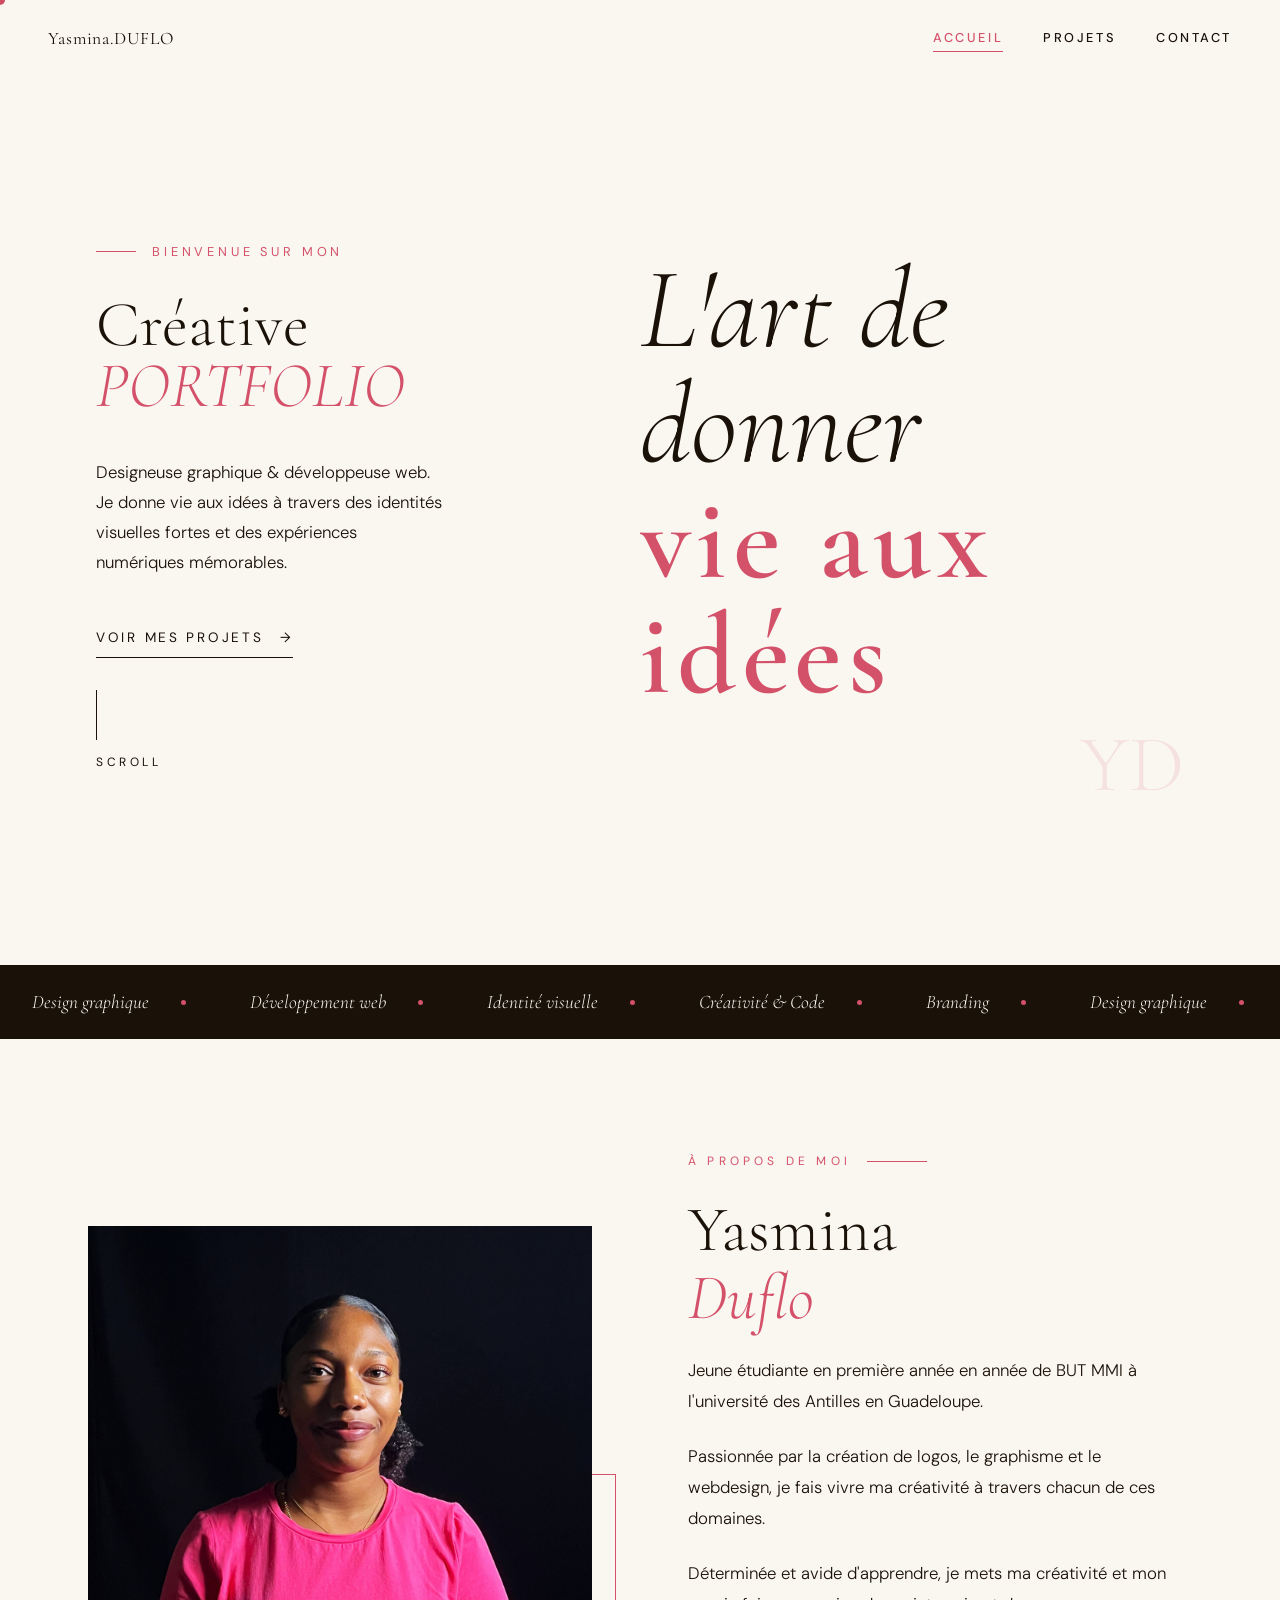
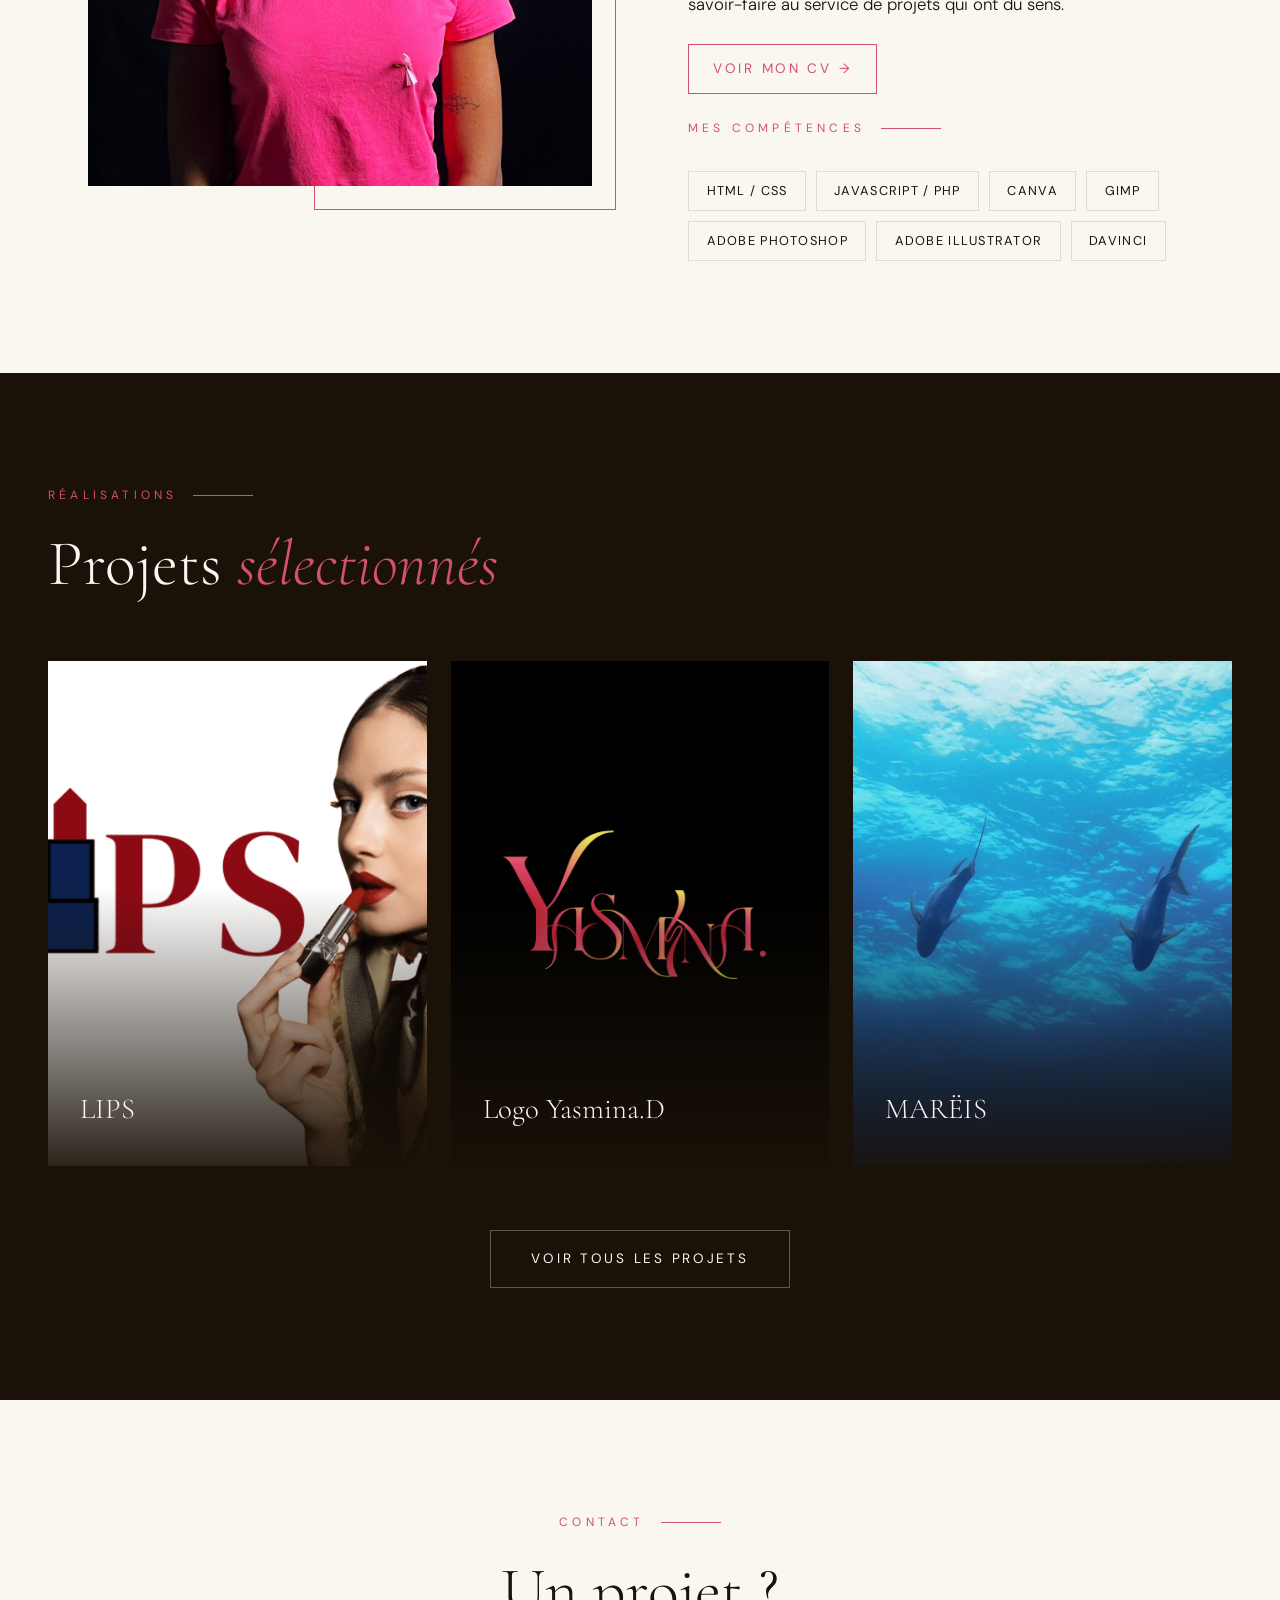
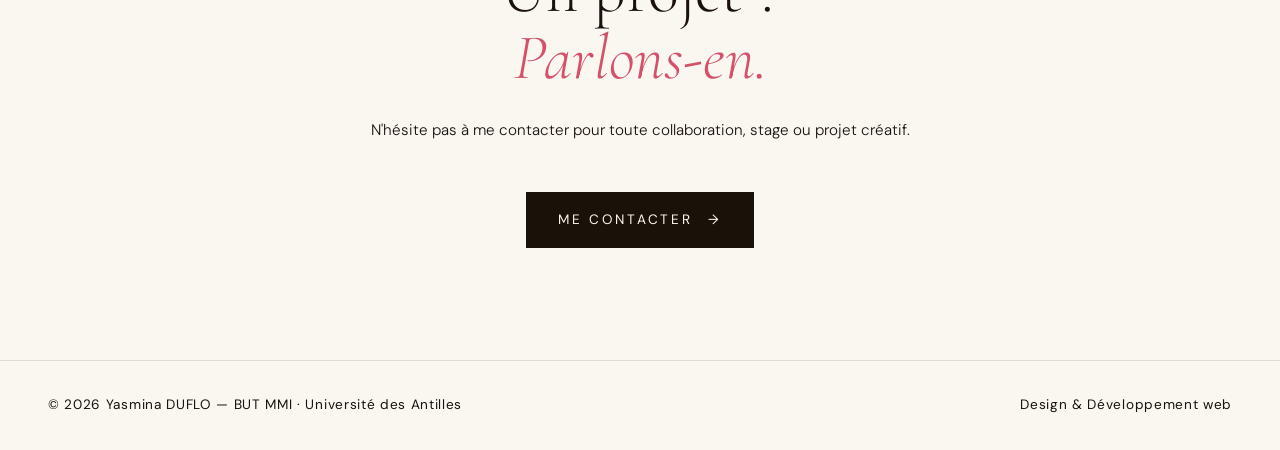
==== index.html @ 181658cc "Update index.html" ====
<!doctype html>
<html lang="fr">
<head>
  <meta charset="utf-8" />
  <meta name="viewport" content="width=device-width, initial-scale=1" />
  <meta name="description" content="Portfolio de Yasmina DUFLO — Designer graphique & Développeuse web, étudiante BUT MMI à l'Université des Antilles en Guadeloupe.">
  <title>Yasmina DUFLO — Portfolio</title>
  <link rel="preconnect" href="https://fonts.googleapis.com">
  <link rel="preconnect" href="https://fonts.gstatic.com" crossorigin>
  <link href="https://fonts.googleapis.com/css2?family=Cormorant+Garamond:ital,wght@0,300;0,400;0,600;1,300;1,400&family=DM+Sans:wght@300;400;500&display=swap" rel="stylesheet">
  <link rel="stylesheet" href="style.css">
</head>
<body>

  <div id="cursor" aria-hidden="true"></div>

  <header>
    <a href="index.html" class="logo" aria-label="Yasmina DUFLO — Accueil">Yasmina.DUFLO</a>
    <button class="btn-burger" id="burger" aria-expanded="false" aria-controls="main-nav" aria-label="Ouvrir le menu">☰</button>
    <nav id="main-nav" aria-label="Navigation principale">
      <button class="btn-fermer-menu" id="fermer-menu" aria-label="Fermer le menu">✕</button>
      <a href="index.html" class="actif" aria-current="page">Accueil</a>
      <a href="projet.html">Projets</a>
      <a href="contact.html">Contact</a>
    </nav>
    <div class="menu-overlay" id="menu-overlay"></div>
  </header>

  <main id="contenu">

    <!-- HERO -->
    <section id="hero" aria-labelledby="titre-hero">
      <div class="hero-left">
        <p class="hero-eyebrow" aria-hidden="true">Bienvenue sur mon </p>
        <h1 id="titre-hero" class="hero-name">
        Créative<br><em>PORTFOLIO</em>
        </h1>
        <p class="hero-desc">Designeuse graphique & développeuse web. Je donne vie aux idées à travers des identités visuelles fortes et des expériences numériques mémorables.</p>
        <a href="projet.html" class="hero-cta">Voir mes projets</a>
        <div class="scroll-indicator" aria-hidden="true">
          <div class="scroll-line"></div>
          <span>Scroll</span>
        </div>
      </div>
     <div class="hero-right" aria-hidden="true">
  <div class="hero-typo">
    <span class="hero-typo-creative">L'art de donner</span>
    <span class="hero-typo-portfolio">vie aux idées</span>
  </div>
  <div class="hero-number">YD</div>
</div>
    </section>

    <!-- MARQUEE -->
    <div class="marquee-wrap" aria-hidden="true">
      <div class="marquee-track">
        <div class="marquee-item"><span>Design graphique</span><div class="marquee-dot"></div></div>
        <div class="marquee-item"><span>Développement web</span><div class="marquee-dot"></div></div>
        <div class="marquee-item"><span>Identité visuelle</span><div class="marquee-dot"></div></div>
        <div class="marquee-item"><span>Créativité & Code</span><div class="marquee-dot"></div></div>
        <div class="marquee-item"><span>Branding</span><div class="marquee-dot"></div></div>
        <div class="marquee-item"><span>Design graphique</span><div class="marquee-dot"></div></div>
        <div class="marquee-item"><span>Développement web</span><div class="marquee-dot"></div></div>
        <div class="marquee-item"><span>Identité visuelle</span><div class="marquee-dot"></div></div>
        <div class="marquee-item"><span>Créativité & Code</span><div class="marquee-dot"></div></div>
        <div class="marquee-item"><span>Branding</span><div class="marquee-dot"></div></div>
      </div>
    </div>

    <!-- À PROPOS -->
    <section id="apropos" aria-labelledby="titre-apropos">
      <div class="apropos-img-wrap reveal">
        <img src="Images/Ya 2.jpeg" alt="Portrait de Yasmina DUFLO">
      </div>
      <div class="apropos-text reveal reveal-d1">
        <div class="section-label" aria-hidden="true">À propos de moi</div>
        <h2 id="titre-apropos" class="section-title">Yasmina<br><em>Duflo</em></h2>
        <p>Jeune étudiante en première année en année de BUT MMI à l'université des Antilles en Guadeloupe.</p>
        <p>Passionnée par la création de logos, le graphisme  et le webdesign, je fais vivre ma créativité à travers chacun de ces domaines.</p>
        <p>Déterminée et avide d'apprendre, je mets ma créativité et mon savoir-faire au service de projets qui ont du sens. </p>
       
      
        <a href="CV_Yasmina_DUFLO.pdf" target="_blank" rel="noopener" class="btn-cv" aria-label="Télécharger mon CV (PDF)">
  Voir mon CV →
</a>
<p></p>
        <div class="section-label" aria-hidden="true">Mes compétences</div>

        <div class="competences-list" role="list" aria-label="Compétences">
          <span class="comp-pill" role="listitem">HTML / CSS</span>
          <span class="comp-pill" role="listitem">JavaScript / PHP</span>
          <span class="comp-pill" role="listitem">Canva</span>
          <span class="comp-pill" role="listitem">GIMP</span>
          <span class="comp-pill" role="listitem">Adobe Photoshop</span>
          <span class="comp-pill" role="listitem">Adobe Illustrator</span>
          <span class="comp-pill" role="listitem">DaVinci</span>
          

        </div>
      </div>
    </section>

    <!-- PROJETS SÉLECTIONNÉS -->
    <section class="section-projets" aria-labelledby="titre-projets-home">
      <div style="max-width:1200px; margin:0 auto;">
        <div class="section-label" aria-hidden="true">Réalisations</div>
        <h2 id="titre-projets-home" class="section-title">Projets <em>sélectionnés</em></h2>
      </div>
      <div class="projets-grid">
        <article class="projet-card reveal" role="button" tabindex="0"
          aria-label="Voir la Charte Graphique"
          onclick="ouvrirModalDirect({titre:'LIPS',img:'Images/Charte graphique  page 1.png',categorie:'Design · Canva',desc:'Création d\'une identité visuelle complète pour une startup fictive — typographie, palette de couleurs, logo et ses déclinaisons.',lien:null,download:'https://drive.google.com/file/d/1xMpSnZLUf0g6MUJd02kAfNarXr-osQH9/view?usp=drive_link'})">
          <img src="Images/Charte graphique  page 1.png" alt="">
          <div class="projet-overlay" aria-hidden="true">
            <h3 class="projet-title">LIPS</h3>
          </div>
        </article>
        <article class="projet-card reveal reveal-d1" role="button" tabindex="0"
    aria-label="Voir Logo Yasmina.D"
    onclick="ouvrirModalDirect({
        titre:'Yasmina.D — Logo',
        img:'Images/logo_moi.png',
        categorie:'Design · Personal branding',
        desc:'Création de mon logo personnel. Logotype typographique avec lettres entrelacées en dégradé rose-doré sur fond noir — esthétique éditoriale et luxueuse.',
        lien:null,
        download:null
    })">
    <img src="Images/logo_moi.png" alt="Logo personnel Yasmina.D — typographie entrelacée">
    <div class="projet-overlay" aria-hidden="true">
       <h3 class="projet-title">Logo Yasmina.D</h3>
    </div>
</article>
        <article class="projet-card reveal reveal-d2" role="button" tabindex="0"
          aria-label="Voir MARËIS"
          onclick="ouvrirModalDirect({titre:'MARËIS',img:'Images/Mareis.jpeg',categorie:'Web · HTML / CSS',desc:'Site associatif bilingue pour la protection marine en Guadeloupe, réalisé en équipe dans le cadre d\'une SAÉ BUT MMI.',lien:'https://sallyanicet-gif.github.io/sae-1.05/index.html',download:null})">
          <img src="Images/Mareis.jpeg" alt="Site MARËIS">
          <div class="projet-overlay" aria-hidden="true">
            <h3 class="projet-title">MARËIS</h3>
          </div>
        </article>
      </div>
      <div class="voir-plus-wrap">
        <a href="projet.html" class="btn-ghost">Voir tous les projets</a>
      </div>
    </section>

    <!-- CTA CONTACT -->
    <section aria-labelledby="titre-cta" style="text-align:center; max-width:700px; margin:0 auto;">
      <div class="section-label" aria-hidden="true" style="justify-content:center;">Contact</div>
      <h2 id="titre-cta" class="section-title">Un projet ?<br><em>Parlons-en.</em></h2>
      <p style="font-size:0.95rem; color:var(--muted); font-weight:300; line-height:1.9; margin:1.5rem 0 3rem;">N'hésite pas à me contacter pour toute collaboration, stage ou projet créatif.</p>
      <a href="contact.html" class="btn-ink">Me contacter</a>
    </section>

  </main>

  <footer>
    <p>© <span id="annee"></span> Yasmina DUFLO — BUT MMI · Université des Antilles</p>
    <p>Design & Développement web</p>
  </footer>

  <script src="script.js" defer></script>
  <script>
    // Fonction pour la modal sur la page d'accueil
    function ouvrirModalDirect(p) {
      // Crée la modal si pas encore fait
      if (typeof creerModal === 'function') {
        creerModal();
        ouvrirModal(p);
      }
    }
  </script>
</body>
</html>
---- style.css ----
/* ================================
   PORTFOLIO YASMINA DUFLO — style.css
================================ */

:root {
  --cream: #faf6f0;
  --ink: #1a1208;
  --rose: #d4516a;
  --rose-light: #f5dde3;
  --rose-deep: #a33149;
  --muted: #1a1208;
  --border: rgba(26,18,8,0.12);
}

*, *::before, *::after { box-sizing: border-box; margin: 0; padding: 0; }
html { scroll-behavior: smooth; font-size: 16px; }

body {
  font-family: 'DM Sans', sans-serif;
  font-size: 1rem;
  line-height: 1.75;
  background: var(--cream);
  color: var(--ink);
  min-height: 100vh;
  overflow-x: hidden;
}

p { font-size: 1rem; line-height: 1.8; color: var(--ink); }

img { max-width: 100%; height: auto; display: block; }

/* ACCESSIBILITÉ */
:focus-visible { outline: 3px solid var(--rose); outline-offset: 3px; border-radius: 2px; }

.sr-only {
  position: absolute; width: 1px; height: 1px;
  padding: 0; margin: -1px; overflow: hidden;
  clip: rect(0,0,0,0); white-space: nowrap; border: 0;
}

@media (prefers-reduced-motion: reduce) {
  *, *::before, *::after { animation-duration: 0.01ms !important; transition-duration: 0.01ms !important; }
}

/* CURSEUR */
@media (pointer: fine) {
  * { cursor: none; }
  #cursor {
    position: fixed; width: 10px; height: 10px;
    background: var(--rose); border-radius: 50%;
    pointer-events: none; z-index: 9999;
    transform: translate(-50%, -50%);
    transition: width 0.3s ease, height 0.3s ease, background 0.3s ease;
    mix-blend-mode: multiply;
  }
  #cursor.big { width: 50px; height: 50px; background: var(--rose-light); }
}

/* HEADER */
header {
  position: fixed; top: 0; left: 0; right: 0; z-index: 100;
  display: flex; align-items: center; justify-content: space-between;
  padding: 1.5rem 3rem;
  background: rgba(250,246,240,0.92);
  backdrop-filter: blur(12px);
}

.logo {
  font-family: 'Cormorant Garamond', serif;
  font-weight: 400;
  font-size: 1.1rem;
  letter-spacing: 0.05em;
  text-transform: none;
  color: var(--ink);
  text-decoration: none;
  transition: color 0.2s;
}
.logo:hover { color: var(--rose); }

header nav { display: flex; gap: 2.5rem; align-items: center; }

header nav a {
  font-size: 0.8rem; letter-spacing: 0.2em;
  text-transform: uppercase; color: var(--ink);
  text-decoration: none; font-weight: 500;
  padding-bottom: 2px; border-bottom: 1px solid transparent;
  transition: color 0.2s, border-color 0.2s;
}
header nav a:hover, header nav a.actif { color: var(--rose); border-color: var(--rose); }

/* BURGER MOBILE */
.btn-burger {
  display: none; background: transparent;
  border: 1px solid var(--border);
  padding: 0.5rem 0.7rem; font-size: 1.2rem;
  color: var(--ink); line-height: 1;
  transition: border-color 0.2s, color 0.2s;
}
.btn-burger:hover { border-color: var(--rose); color: var(--rose); }

.menu-overlay {
  position: fixed; inset: 0; background: rgba(0,0,0,0.4);
  z-index: 98; opacity: 0; pointer-events: none; transition: opacity 0.3s;
}
.menu-overlay.actif { opacity: 1; pointer-events: all; }

.btn-fermer-menu {
  position: absolute; top: 1.2rem; right: 1.2rem;
  background: transparent; border: 1px solid var(--border);
  width: 36px; height: 36px; font-size: 1.1rem; color: var(--ink);
  display: none; align-items: center; justify-content: center;
  transition: border-color 0.2s, color 0.2s;
}
.btn-fermer-menu:hover { border-color: var(--rose); color: var(--rose); }

/* MARQUEE */
.marquee-wrap {
  overflow: hidden; padding: 1.2rem 0;
  background: var(--ink);
  border-top: 1px solid var(--border);
  border-bottom: 1px solid var(--border);
}
.marquee-track { display: flex; animation: marquee 18s linear infinite; width: max-content; }
.marquee-item {
  display: flex; align-items: center; gap: 2rem; padding: 0 2rem;
  font-family: 'Cormorant Garamond', serif;
  font-size: 1.2rem; font-style: italic; font-weight: 300;
  color: var(--cream); white-space: nowrap;
}
.marquee-dot { width: 5px; height: 5px; border-radius: 50%; background: var(--rose); flex-shrink: 0; }
@keyframes marquee { from { transform: translateX(0); } to { transform: translateX(-50%); } }

/* SECTIONS */
section { padding: 7rem 3rem; }

.section-label {
  font-size: 0.75rem; letter-spacing: 0.35em;
  text-transform: uppercase; color: var(--rose);
  display: flex; align-items: center; gap: 1rem; margin-bottom: 1.5rem;
}
.section-label::after { content: ''; flex: 1; max-width: 60px; height: 1px; background: var(--rose); }

.section-title {
  font-family: 'Cormorant Garamond', serif;
  font-size: clamp(2.5rem, 5vw, 4.5rem);
  font-weight: 300; line-height: 1.05; color: var(--ink);
}
.section-title em { font-style: italic; color: var(--rose); }

/* FIL D'ARIANE */
.breadcrumb { padding: 6.5rem 3rem 0; }
.breadcrumb ol {
  display: flex; gap: 0.75rem; list-style: none;
  font-size: 0.8rem; letter-spacing: 0.15em;
  text-transform: uppercase; color: var(--muted); align-items: center;
}
.breadcrumb li + li::before { content: '/'; opacity: 0.4; margin-right: 0.75rem; }
.breadcrumb a { color: var(--muted); text-decoration: none; transition: color 0.2s; }
.breadcrumb a:hover { color: var(--rose); }
.breadcrumb li[aria-current="page"] { color: var(--rose); }

/* HERO */
#hero { min-height: 100vh; display: grid; grid-template-columns: 1fr 1fr; overflow: hidden; }

.hero-left {
  display: flex; flex-direction: column; justify-content: flex-end;
  padding: 8rem 3rem 5rem; position: relative;
}
.hero-eyebrow {
  font-size: 0.8rem; letter-spacing: 0.3em; text-transform: uppercase;
  color: var(--rose); margin-bottom: 2rem;
  display: flex; align-items: center; gap: 1rem;
}
.hero-eyebrow::before { content: ''; display: block; width: 40px; height: 1px; background: var(--rose); }

.hero-name {
  font-family: 'Cormorant Garamond', serif;
  font-size: clamp(2.5rem, 5vw, 5rem);
  font-weight: 300; line-height: 0.95; color: var(--ink); margin-bottom: 2.5rem;
}
.hero-name em { font-style: italic; color: var(--rose); }

.hero-desc {
  font-size: 1.05rem; line-height: 1.8;
  color: var(--muted); max-width: 32ch;
  font-weight: 300; margin-bottom: 3rem;
}

.hero-cta {
  display: inline-flex; align-items: center; gap: 1rem;
  font-size: 0.85rem; letter-spacing: 0.2em; text-transform: uppercase;
  color: var(--ink); text-decoration: none;
  border-bottom: 1px solid var(--ink); padding-bottom: 0.5rem;
  transition: gap 0.3s ease, color 0.2s, border-color 0.2s; width: fit-content;
}
.hero-cta:hover { gap: 1.5rem; color: var(--rose); border-color: var(--rose); }
.hero-cta::after { content: '→'; }

.hero-right {
  position: relative; overflow: hidden;
  background: var(--cream);
  display: flex; align-items: center; justify-content: center;
}
.hero-right::before { display: none; }

.hero-typo {
  display: flex; flex-direction: column;
  align-items: flex-start; line-height: 1;
  animation: fadeInRight 0.8s ease both;
}
.hero-typo-creative {
  font-family: 'Cormorant Garamond', serif;
  font-size: clamp(4rem, 9vw, 8rem);
  font-style: italic; font-weight: 300;
  color: var(--ink);
  animation: fadeInRight 0.8s ease 0.1s both;
}
.hero-typo-portfolio {
  font-family: 'Cormorant Garamond', serif;
  font-size: clamp(4rem, 9vw, 8rem);
  font-weight: 600; color: var(--rose);
  letter-spacing: 0.05em;
  animation: fadeInRight 0.8s ease 0.25s both;
}
@keyframes fadeInRight {
  from { opacity: 0; transform: translateX(30px); }
  to { opacity: 1; transform: translateX(0); }
}

.hero-number {
  position: absolute; bottom: 3rem; right: 3rem;
  font-family: 'Cormorant Garamond', serif;
  font-size: 5rem; /* ← réduit de 8rem à 5rem */
  font-weight: 300;
  color: rgba(212,81,106,0.12); line-height: 1;
  z-index: 2; pointer-events: none; user-select: none;
}

.scroll-indicator {
  position: static;
  display: flex; flex-direction: column;
  align-items: flex-start; gap: 0.75rem;
  font-size: 0.75rem; letter-spacing: 0.3em;
  text-transform: uppercase; color: var(--muted);
  margin-top: 2rem;
}
.scroll-line { width: 1px; height: 50px; background: var(--muted); animation: scrollDown 1.5s ease-in-out infinite; }
@keyframes scrollDown {
  0%   { transform: scaleY(0); transform-origin: top; }
  50%  { transform: scaleY(1); transform-origin: top; }
  51%  { transform: scaleY(1); transform-origin: bottom; }
  100% { transform: scaleY(0); transform-origin: bottom; }
}

/* À PROPOS */
#apropos { display: grid; grid-template-columns: 1fr 1fr; gap: 6rem; align-items: center; max-width: 1200px; margin: 0 auto; }

.apropos-img-wrap { position: relative; }
.apropos-img-wrap img { width: 100%; height: 560px; object-fit: cover; object-position: top; display: block; }
.apropos-img-wrap::after {
  content: ''; position: absolute;
  bottom: -1.5rem; right: -1.5rem;
  width: 60%; height: 60%; border: 1px solid var(--rose); z-index: -1;
}

.apropos-text p {
  font-size: 1.05rem; line-height: 1.85;
  color: var(--muted); font-weight: 300; margin-top: 1.5rem; max-width: 45ch;
}

.competences-list { display: flex; flex-wrap: wrap; gap: 0.6rem; margin-top: 2rem; }
.comp-pill {
  font-size: 0.8rem; letter-spacing: 0.1em; text-transform: uppercase;
  border: 1px solid var(--border); padding: 0.5rem 1.1rem;
  color: var(--ink); transition: all 0.2s;
}
.comp-pill:hover { border-color: var(--rose); color: var(--rose); }

/* PROJETS */
.section-projets { background: var(--ink); padding: 7rem 3rem; }
.section-projets .section-label { color: var(--rose); }
.section-projets .section-label::after { background: var(--rose); }
.section-projets .section-title { color: var(--cream); margin-bottom: 4rem; }

.projets-grid { display: grid; grid-template-columns: repeat(3, 1fr); gap: 1.5rem; max-width: 1200px; margin: 0 auto; }

.projet-card {
  position: relative; overflow: hidden;
  aspect-ratio: 3/4; background: #2a1f14;
  display: block; text-decoration: none;
}
.projet-card.large { grid-column: span 2; aspect-ratio: auto; }
.projet-card.large img { aspect-ratio: 16/9; height: auto; }
.projet-card.large .projet-title { font-size: 2.2rem; }

.projet-card img {
  width: 100%; height: 100%; object-fit: cover;
  transition: transform 0.6s ease, filter 0.4s ease; filter: grayscale(20%);
}
.projet-card:hover img, .projet-card:focus-visible img { transform: scale(1.06); filter: grayscale(0%); }

.projet-overlay {
  position: absolute; inset: 0;
  background: linear-gradient(to top, rgba(26,18,8,0.92) 0%, transparent 55%);
  display: flex; flex-direction: column; justify-content: flex-end; padding: 2rem;
  transition: background 0.4s ease;
}
.projet-card:hover .projet-overlay, .projet-card:focus-visible .projet-overlay {
  background: linear-gradient(to top, rgba(26,18,8,0.97) 0%, rgba(26,18,8,0.2) 100%);
}

.projet-tag { font-size: 0.75rem; letter-spacing: 0.2em; text-transform: uppercase; color: var(--rose); margin-bottom: 0.5rem; }
.projet-title { font-family: 'Cormorant Garamond', serif; font-size: 1.8rem; font-weight: 300; color: var(--cream); line-height: 1.2; margin-bottom: 0.5rem; }
.projet-desc {
  font-size: 0.9rem; color: rgba(250,246,240,0.7); font-weight: 300; line-height: 1.6;
  opacity: 0; transform: translateY(8px);
  transition: opacity 0.4s ease 0.1s, transform 0.4s ease 0.1s;
}
.projet-card:hover .projet-desc, .projet-card:focus-visible .projet-desc { opacity: 1; transform: translateY(0); }

.voir-plus-wrap { text-align: center; margin-top: 4rem; max-width: 1200px; margin-left: auto; margin-right: auto; }

/* FILTRES */
.filtres-wrap { padding: 2rem 3rem; max-width: 1200px; margin: 0 auto; display: flex; gap: 0.6rem; flex-wrap: wrap; }
.filtre-btn {
  font-size: 0.8rem; letter-spacing: 0.2em; text-transform: uppercase;
  border: 1px solid var(--border); background: transparent;
  padding: 0.55rem 1.3rem; color: var(--ink);
  font-family: 'DM Sans', sans-serif; transition: all 0.2s;
}
.filtre-btn:hover { border-color: var(--rose); color: var(--rose); }
.filtre-btn.actif { background: var(--ink); color: var(--cream); border-color: var(--ink); }

/* BOUTONS */
.btn-ghost {
  display: inline-flex; align-items: center; gap: 1rem;
  font-size: 0.85rem; letter-spacing: 0.2em; text-transform: uppercase;
  color: var(--cream); text-decoration: none;
  border: 1px solid rgba(250,246,240,0.3); padding: 1rem 2.5rem;
  transition: all 0.3s ease;
}
.btn-ghost:hover, .btn-ghost:focus-visible { background: var(--rose); border-color: var(--rose); }

.btn-ink {
  display: inline-flex; align-items: center; gap: 1rem;
  font-size: 0.85rem; letter-spacing: 0.2em; text-transform: uppercase;
  background: var(--ink); color: var(--cream); border: none;
  padding: 1rem 2rem; font-family: 'DM Sans', sans-serif;
  text-decoration: none; transition: background 0.3s, gap 0.3s;
}
.btn-ink:hover, .btn-ink:focus-visible { background: var(--rose); gap: 1.5rem; }
.btn-ink::after { content: '→'; }

/* CONTACT */
.contact-layout {
  max-width: 1100px; margin: 0 auto;
  display: grid; grid-template-columns: 1fr 1fr;
  gap: 6rem; align-items: start; padding: 7rem 3rem;
}
.contact-text p { font-size: 1.05rem; line-height: 1.85; color: var(--muted); font-weight: 300; margin-top: 1.5rem; }
.contact-links { margin-top: 2.5rem; display: flex; flex-direction: column; gap: 1rem; }
.contact-link {
  display: flex; align-items: center; justify-content: space-between;
  padding-bottom: 1rem; border-bottom: 1px solid var(--border);
  text-decoration: none; color: var(--ink); font-size: 1rem; letter-spacing: 0.05em;
  transition: color 0.2s, padding-left 0.2s;
}
.contact-link:hover, .contact-link:focus-visible { color: var(--rose); padding-left: 0.4rem; }
.contact-link span { color: var(--muted); font-size: 0.75rem; letter-spacing: 0.2em; text-transform: uppercase; }

.dispo { margin-top: 2.5rem; display: inline-flex; align-items: center; gap: 0.6rem; font-size: 0.8rem; letter-spacing: 0.15em; text-transform: uppercase; color: var(--muted); }
.dispo-dot { width: 7px; height: 7px; border-radius: 50%; background: #4caf50; animation: pulse 2s ease-in-out infinite; }
@keyframes pulse { 0%, 100% { opacity: 1; transform: scale(1); } 50% { opacity: 0.6; transform: scale(0.85); } }

/* FORMULAIRE */
.contact-form { display: flex; flex-direction: column; gap: 1.5rem; }
.form-row { display: grid; grid-template-columns: 1fr 1fr; gap: 2rem; }
.form-group { display: flex; flex-direction: column; gap: 0.5rem; }
.form-group label { font-size: 0.8rem; letter-spacing: 0.25em; text-transform: uppercase; color: var(--muted); }
.form-group input, .form-group textarea {
  background: transparent; border: none; border-bottom: 1px solid var(--border);
  padding: 0.75rem 0; font-family: 'DM Sans', sans-serif;
  font-size: 1rem; color: var(--ink); font-weight: 300;
  outline: none; resize: none; width: 100%; transition: border-color 0.2s;
}
.form-group input:focus, .form-group textarea:focus { border-color: var(--rose); }
.form-group input::placeholder, .form-group textarea::placeholder { color: rgba(90,79,71,0.45); font-style: italic; }
.form-group input[aria-invalid="true"], .form-group textarea[aria-invalid="true"] { border-color: #c1121f; }
.error-msg { font-size: 0.85rem; color: #c1121f; }
.char-count { font-size: 0.8rem; color: var(--muted); text-align: right; }
.form-footer { display: flex; align-items: center; justify-content: space-between; flex-wrap: wrap; gap: 1rem; }
.form-note { font-size: 0.85rem; color: var(--muted); font-weight: 300; }
.btn-submit {
  display: inline-flex; align-items: center; gap: 1rem;
  font-size: 0.85rem; letter-spacing: 0.2em; text-transform: uppercase;
  background: var(--ink); color: var(--cream); border: none;
  padding: 1rem 2rem; font-family: 'DM Sans', sans-serif;
  transition: background 0.3s, gap 0.3s;
}
.btn-submit:hover, .btn-submit:focus-visible { background: var(--rose); gap: 1.5rem; }
.btn-submit::after { content: '→'; }

/* ANIMATIONS */
.reveal { opacity: 0; transform: translateY(24px); transition: opacity 0.7s ease, transform 0.7s ease; }
.reveal.visible { opacity: 1; transform: translateY(0); }
.reveal-d1 { transition-delay: 0.1s; }
.reveal-d2 { transition-delay: 0.2s; }

/* FOOTER */
footer { border-top: 1px solid var(--border); padding: 2rem 3rem; display: flex; align-items: center; justify-content: space-between; flex-wrap: wrap; gap: 1rem; }
footer p { font-size: 0.85rem; letter-spacing: 0.05em; color: var(--muted); }

.btn-cv {
  display: inline-flex; align-items: center; gap: 0.75rem;
  font-size: 0.85rem; letter-spacing: 0.2em; text-transform: uppercase;
  color: var(--rose); text-decoration: none;
  border: 1px solid var(--rose); padding: 0.75rem 1.5rem;
  margin-top: 1.5rem;
  transition: background 0.2s, color 0.2s;
}
.btn-cv:hover { background: var(--rose); color: var(--cream); }


/* RESPONSIVE */
@media (max-width: 768px) {
  header { padding: 1.2rem 1.5rem; }
  .btn-burger { display: flex; align-items: center; justify-content: center; }
  .btn-fermer-menu { display: flex; }
  header nav {
    position: fixed; top: 0; left: 0; height: 100vh; width: 260px;
    background: var(--cream); flex-direction: column; align-items: flex-start;
    gap: 2rem; padding: 5rem 2rem 2rem;
    transform: translateX(-100%); transition: transform 0.35s cubic-bezier(.4,0,.2,1);
    z-index: 99; box-shadow: 4px 0 30px rgba(0,0,0,0.1);
  }
  header nav.ouvert { transform: translateX(0); }
  header nav a { font-size: 1rem; }
  section { padding: 4rem 1.5rem; }
  .section-projets { padding: 4rem 1.5rem; }
  .contact-layout { padding: 4rem 1.5rem; }
  .filtres-wrap { padding: 1.5rem; }
  .breadcrumb { padding: 5.5rem 1.5rem 0; }
  #hero { grid-template-columns: 1fr; }
  .hero-right { height: 40vh; }
  .hero-left { padding: 7rem 1.5rem 4rem; }
  .scroll-indicator { display: none; }
  #apropos { grid-template-columns: 1fr; gap: 3rem; }
  .apropos-img-wrap img { height: 380px; }
  .projets-grid { grid-template-columns: 1fr; }
  .projet-card.large { grid-column: span 1; }
  .contact-layout { grid-template-columns: 1fr; gap: 3rem; }
  .form-row { grid-template-columns: 1fr; }
  footer { padding: 2rem 1.5rem; flex-direction: column; align-items: flex-start; }
}
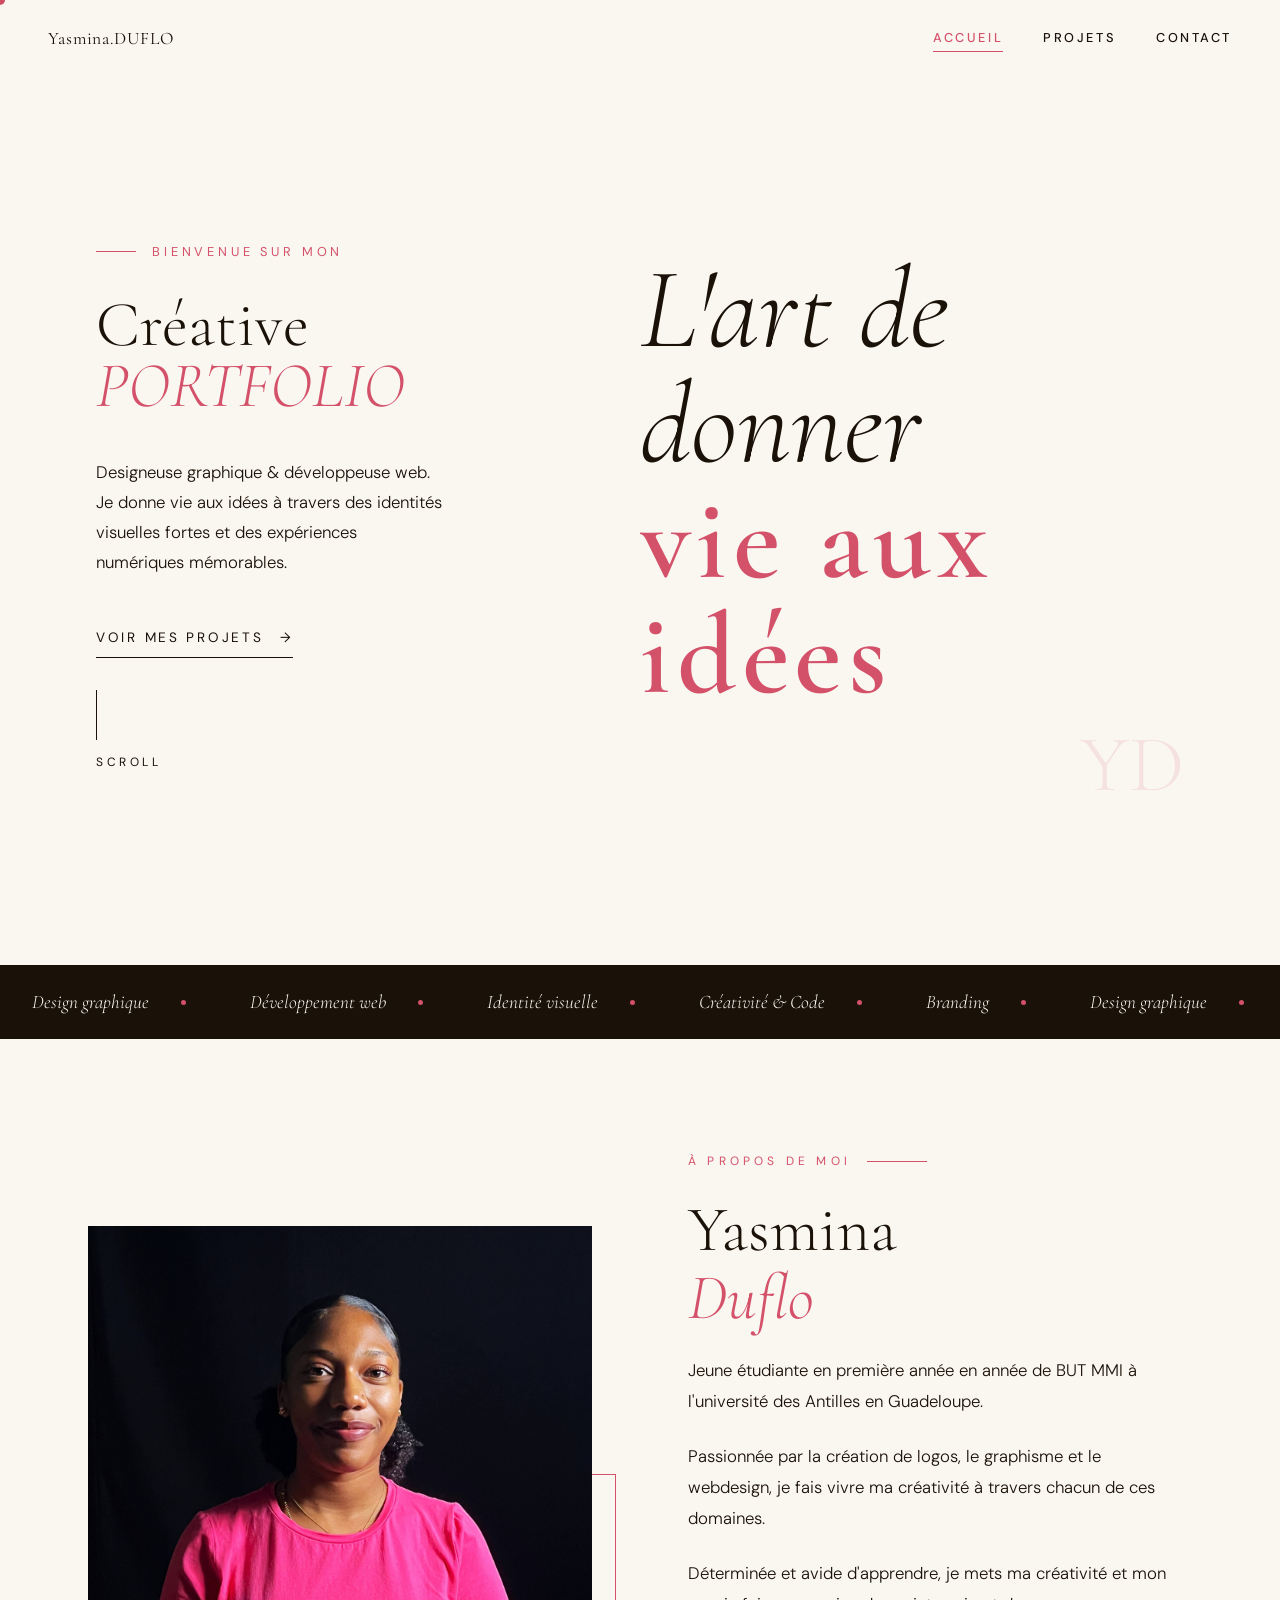
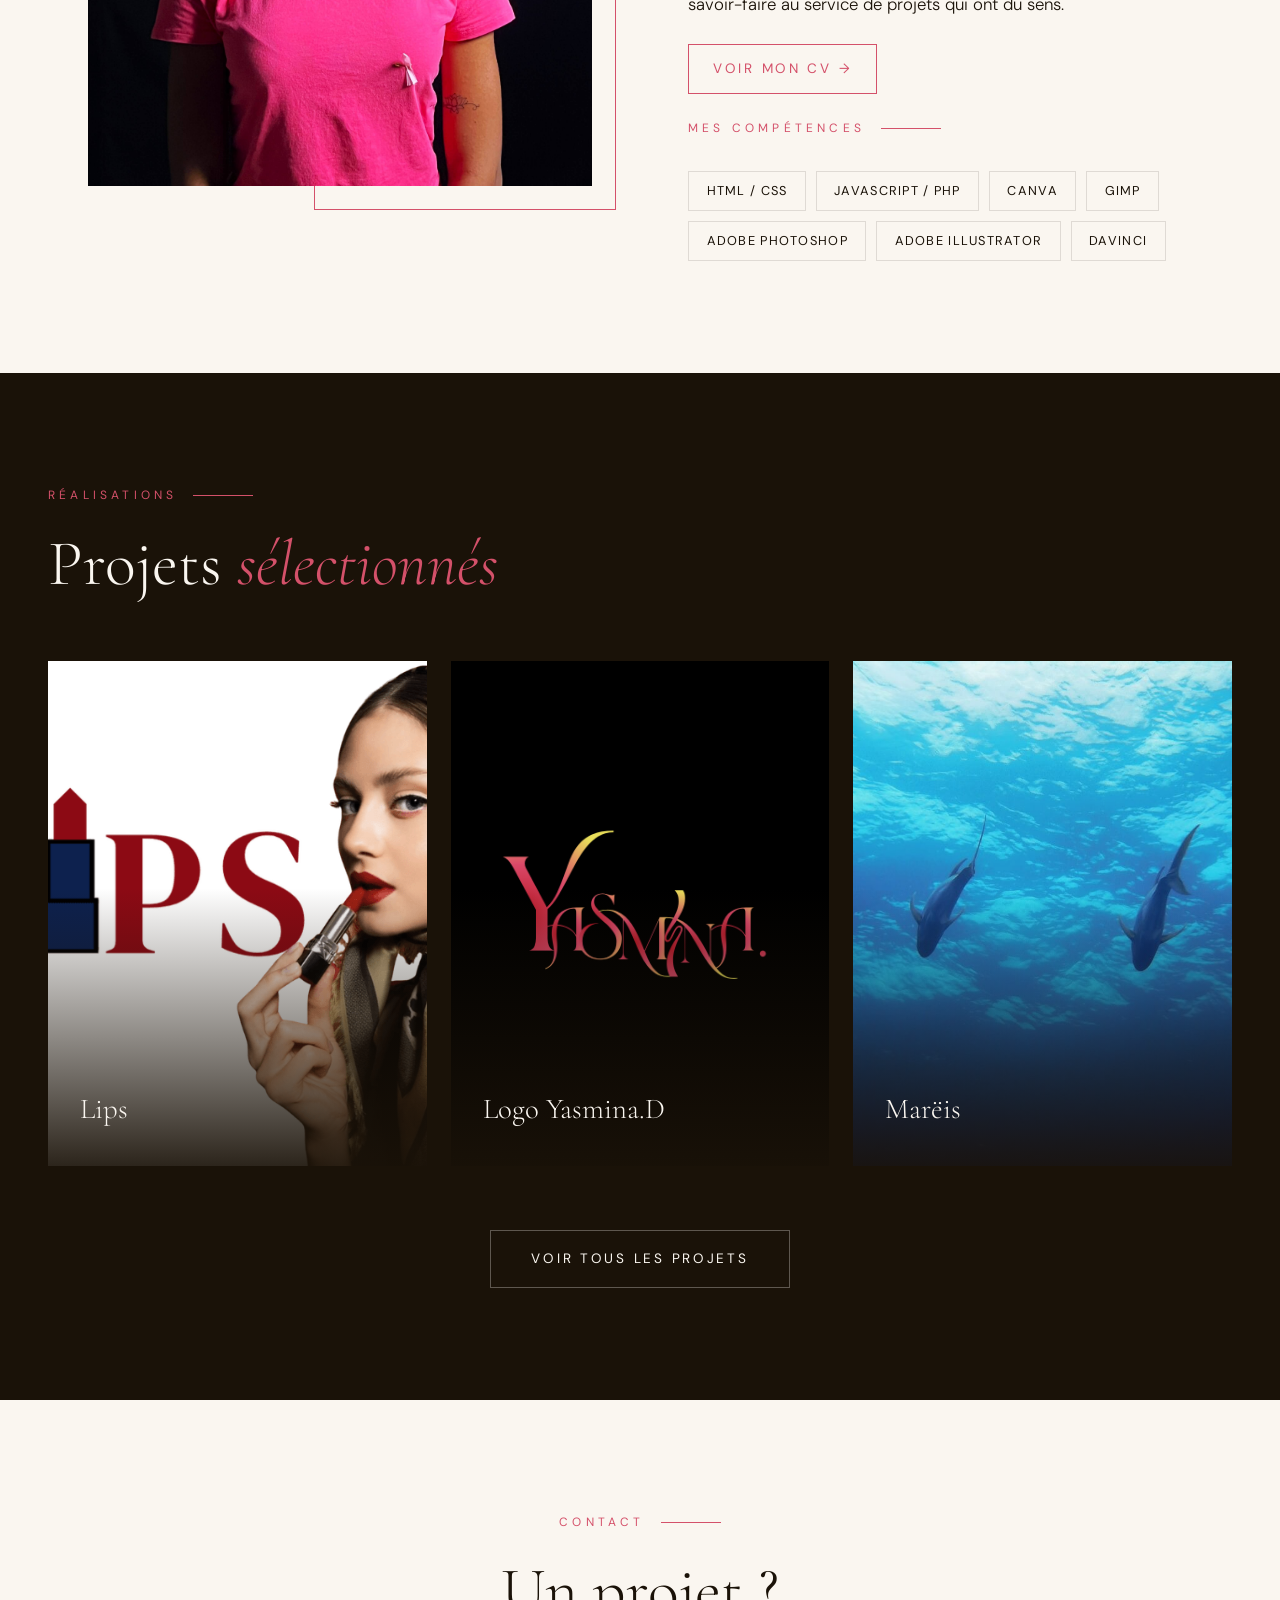
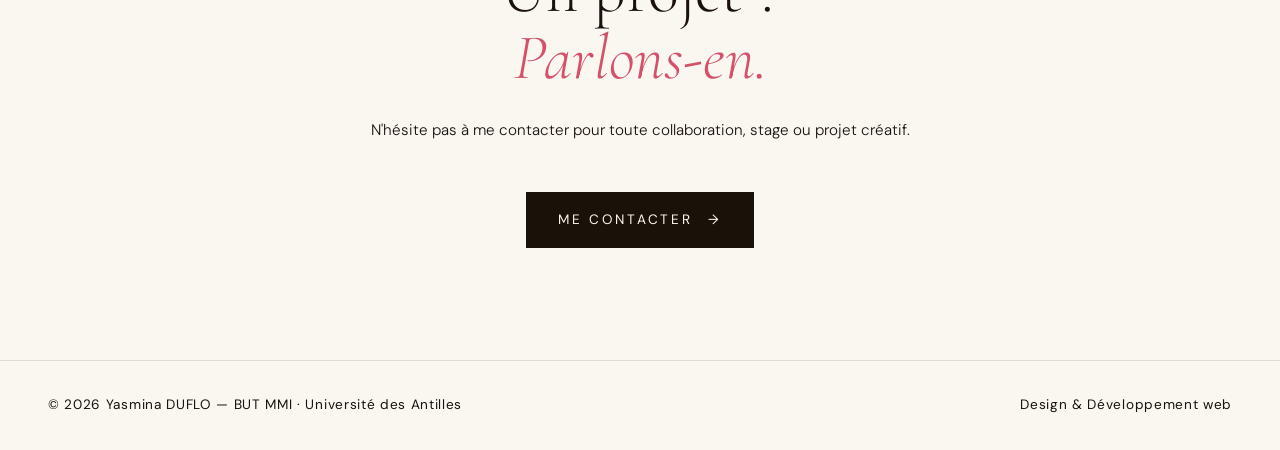
==== commit 8253bf21: "Update index.html" ====
--- a/index.html
+++ b/index.html
@@ -109,10 +109,10 @@
       <div class="projets-grid">
         <article class="projet-card reveal" role="button" tabindex="0"
           aria-label="Voir la Charte Graphique"
-          onclick="ouvrirModalDirect({titre:'LIPS',img:'Images/Charte graphique  page 1.png',categorie:'Design · Canva',desc:'Création d\'une identité visuelle complète pour une startup fictive — typographie, palette de couleurs, logo et ses déclinaisons.',lien:null,download:'https://drive.google.com/file/d/1xMpSnZLUf0g6MUJd02kAfNarXr-osQH9/view?usp=drive_link'})">
+          onclick="ouvrirModalDirect({titre:'Lips',img:'Images/Charte graphique  page 1.png',categorie:'Design · Canva',desc:'Création d\'une identité visuelle complète pour une startup fictive — typographie, palette de couleurs, logo et ses déclinaisons.',lien:null,download:'https://drive.google.com/file/d/1xMpSnZLUf0g6MUJd02kAfNarXr-osQH9/view?usp=drive_link'})">
           <img src="Images/Charte graphique  page 1.png" alt="">
           <div class="projet-overlay" aria-hidden="true">
-            <h3 class="projet-title">LIPS</h3>
+            <h3 class="projet-title">Lips</h3>
           </div>
         </article>
         <article class="projet-card reveal reveal-d1" role="button" tabindex="0"
@@ -131,11 +131,11 @@
     </div>
 </article>
         <article class="projet-card reveal reveal-d2" role="button" tabindex="0"
-          aria-label="Voir MARËIS"
-          onclick="ouvrirModalDirect({titre:'MARËIS',img:'Images/Mareis.jpeg',categorie:'Web · HTML / CSS',desc:'Site associatif bilingue pour la protection marine en Guadeloupe, réalisé en équipe dans le cadre d\'une SAÉ BUT MMI.',lien:'https://sallyanicet-gif.github.io/sae-1.05/index.html',download:null})">
+          aria-label="Voir Marëis"
+          onclick="ouvrirModalDirect({titre:'Marëis',img:'Images/Mareis.jpeg',categorie:'Web · HTML / CSS',desc:'Site associatif bilingue pour la protection marine en Guadeloupe, réalisé en équipe dans le cadre d\'une SAÉ BUT MMI.',lien:'https://sallyanicet-gif.github.io/sae-1.05/index.html',download:null})">
           <img src="Images/Mareis.jpeg" alt="Site MARËIS">
           <div class="projet-overlay" aria-hidden="true">
-            <h3 class="projet-title">MARËIS</h3>
+            <h3 class="projet-title">Marëis</h3>
           </div>
         </article>
       </div>
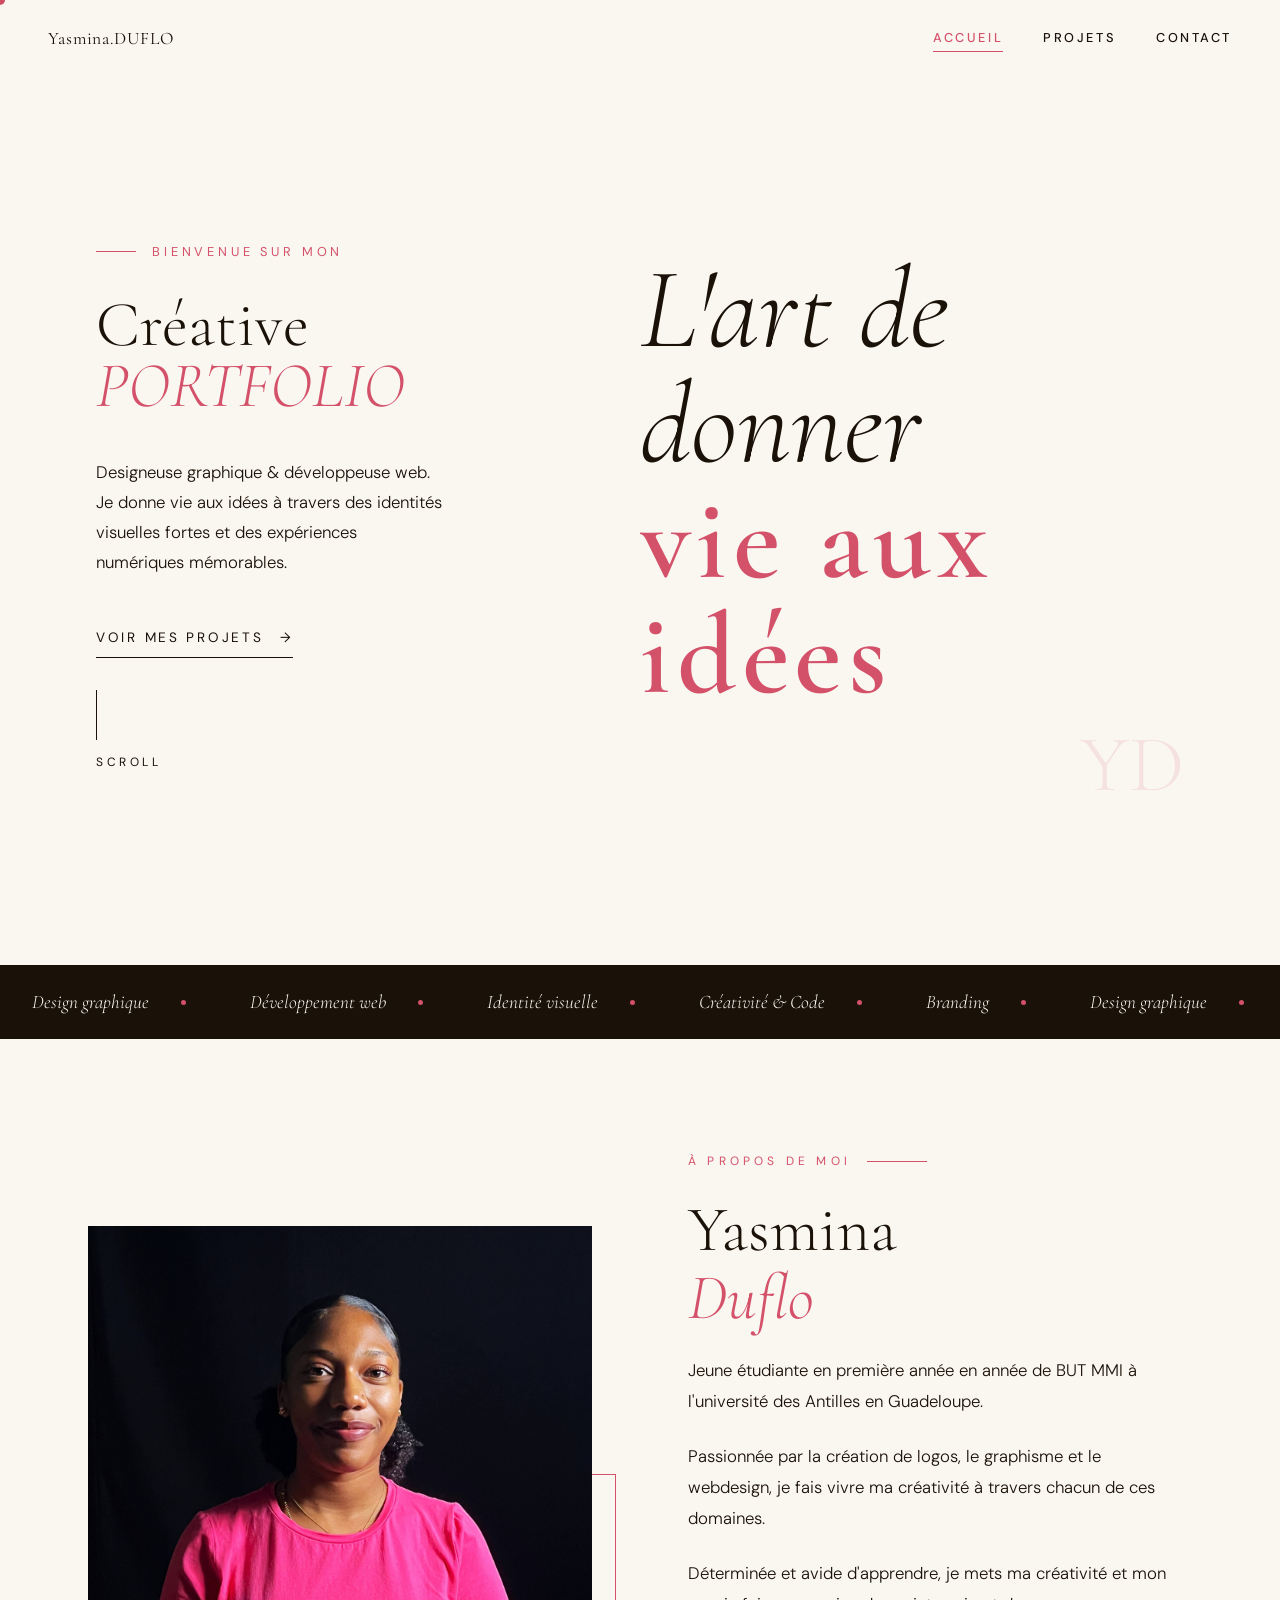
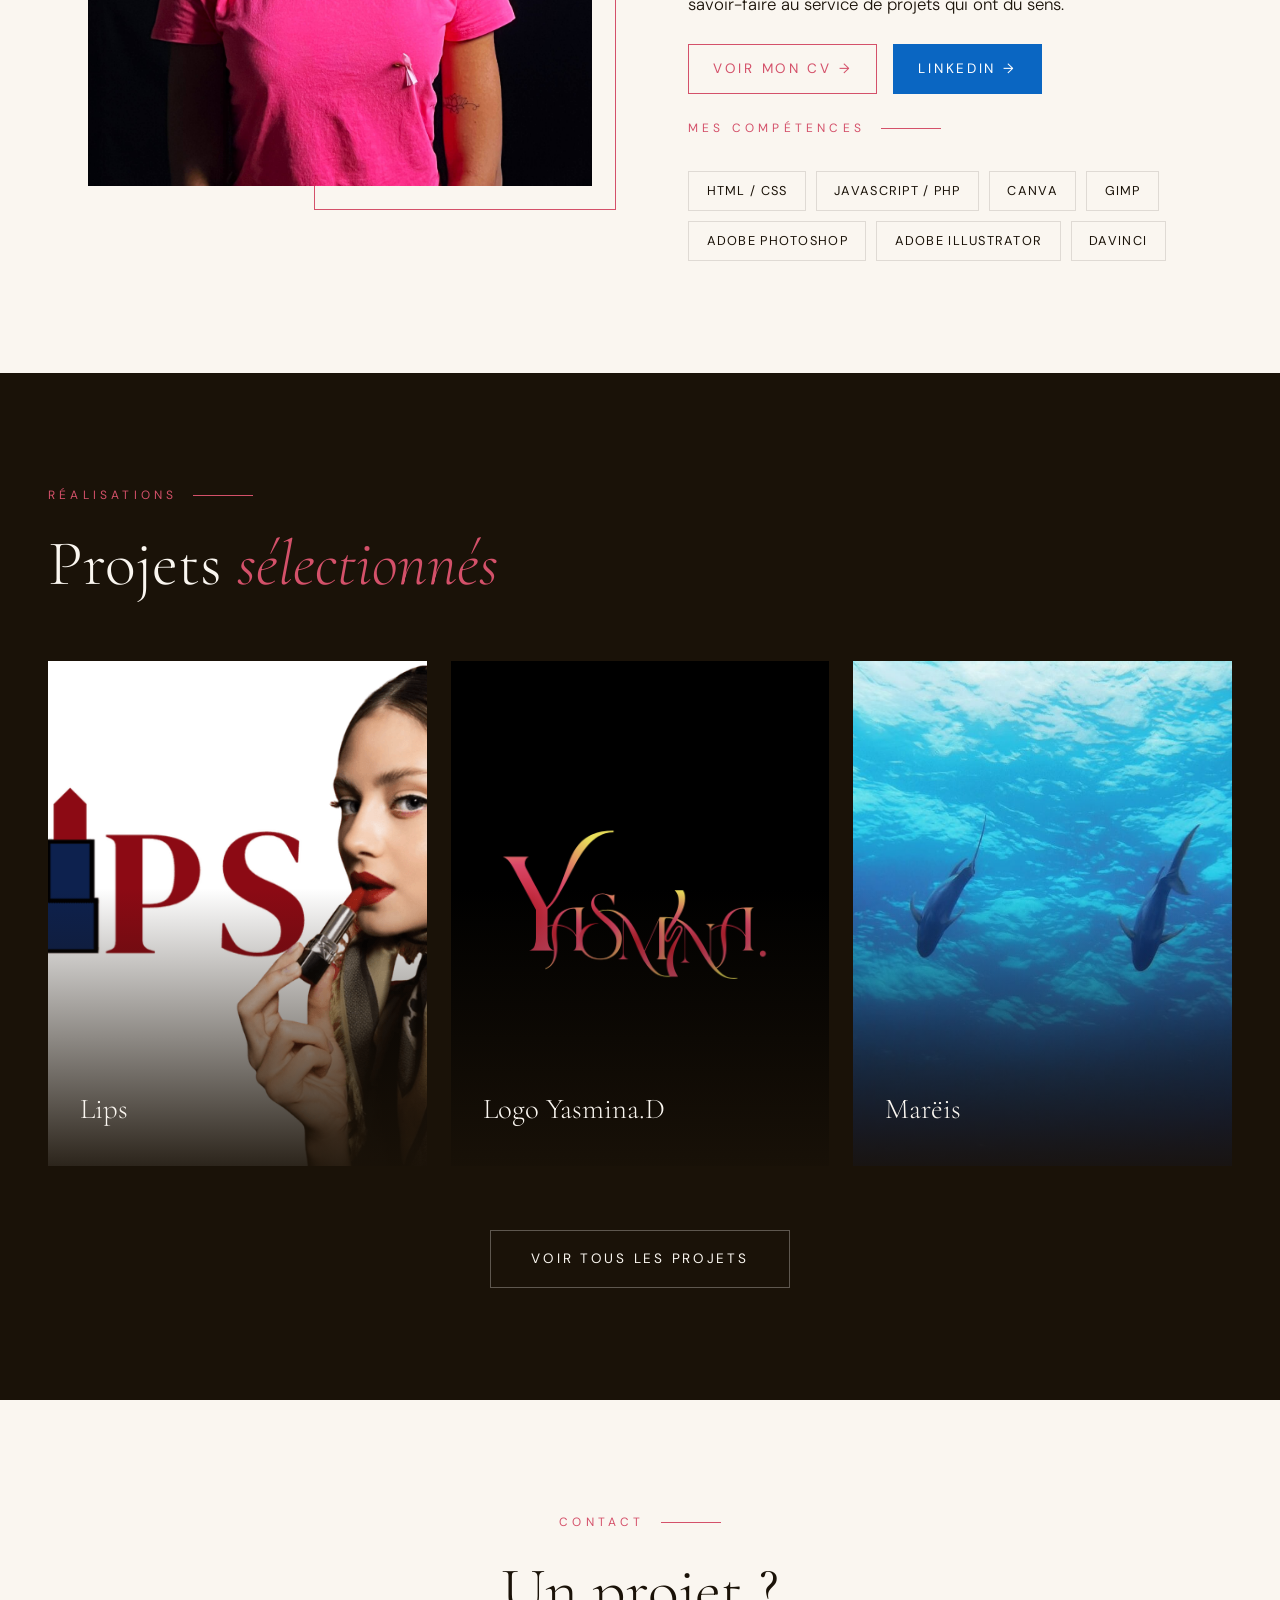
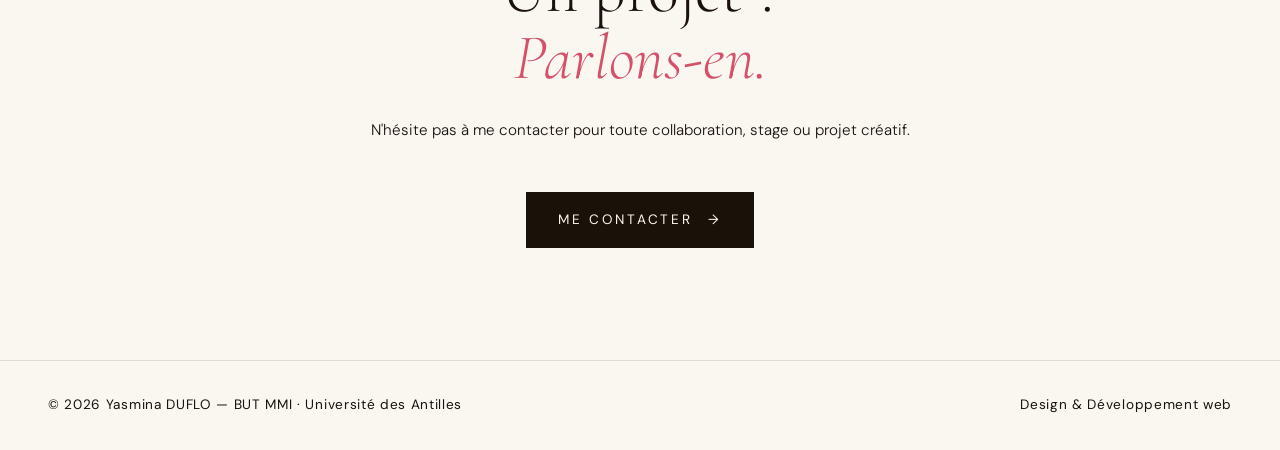
==== commit df1d0d47: "Update index.html" ====
--- a/index.html
+++ b/index.html
@@ -80,9 +80,14 @@
         <p>Déterminée et avide d'apprendre, je mets ma créativité et mon savoir-faire au service de projets qui ont du sens. </p>
        
       
-        <a href="CV_Yasmina_DUFLO.pdf" target="_blank" rel="noopener" class="btn-cv" aria-label="Télécharger mon CV (PDF)">
-  Voir mon CV →
-</a>
+      <div style="display: flex; gap: 1rem; flex-wrap: wrap; align-items: center; margin-bottom: 0.5rem;">
+  <a href="CV_Yasmina_DUFLO.pdf" target="_blank" rel="noopener" class="btn-cv" aria-label="Télécharger mon CV (PDF)">
+    Voir mon CV →
+  </a>
+  <a href="https://www.linkedin.com/in/yasmina-duflo-9bb528389/" target="_blank" rel="noopener" class="btn-cv" aria-label="Mon profil LinkedIn" style="background: #0A66C2; color: #fff; border-color: #0A66C2;">
+    LinkedIn →
+  </a>
+</div>
 <p></p>
         <div class="section-label" aria-hidden="true">Mes compétences</div>
 
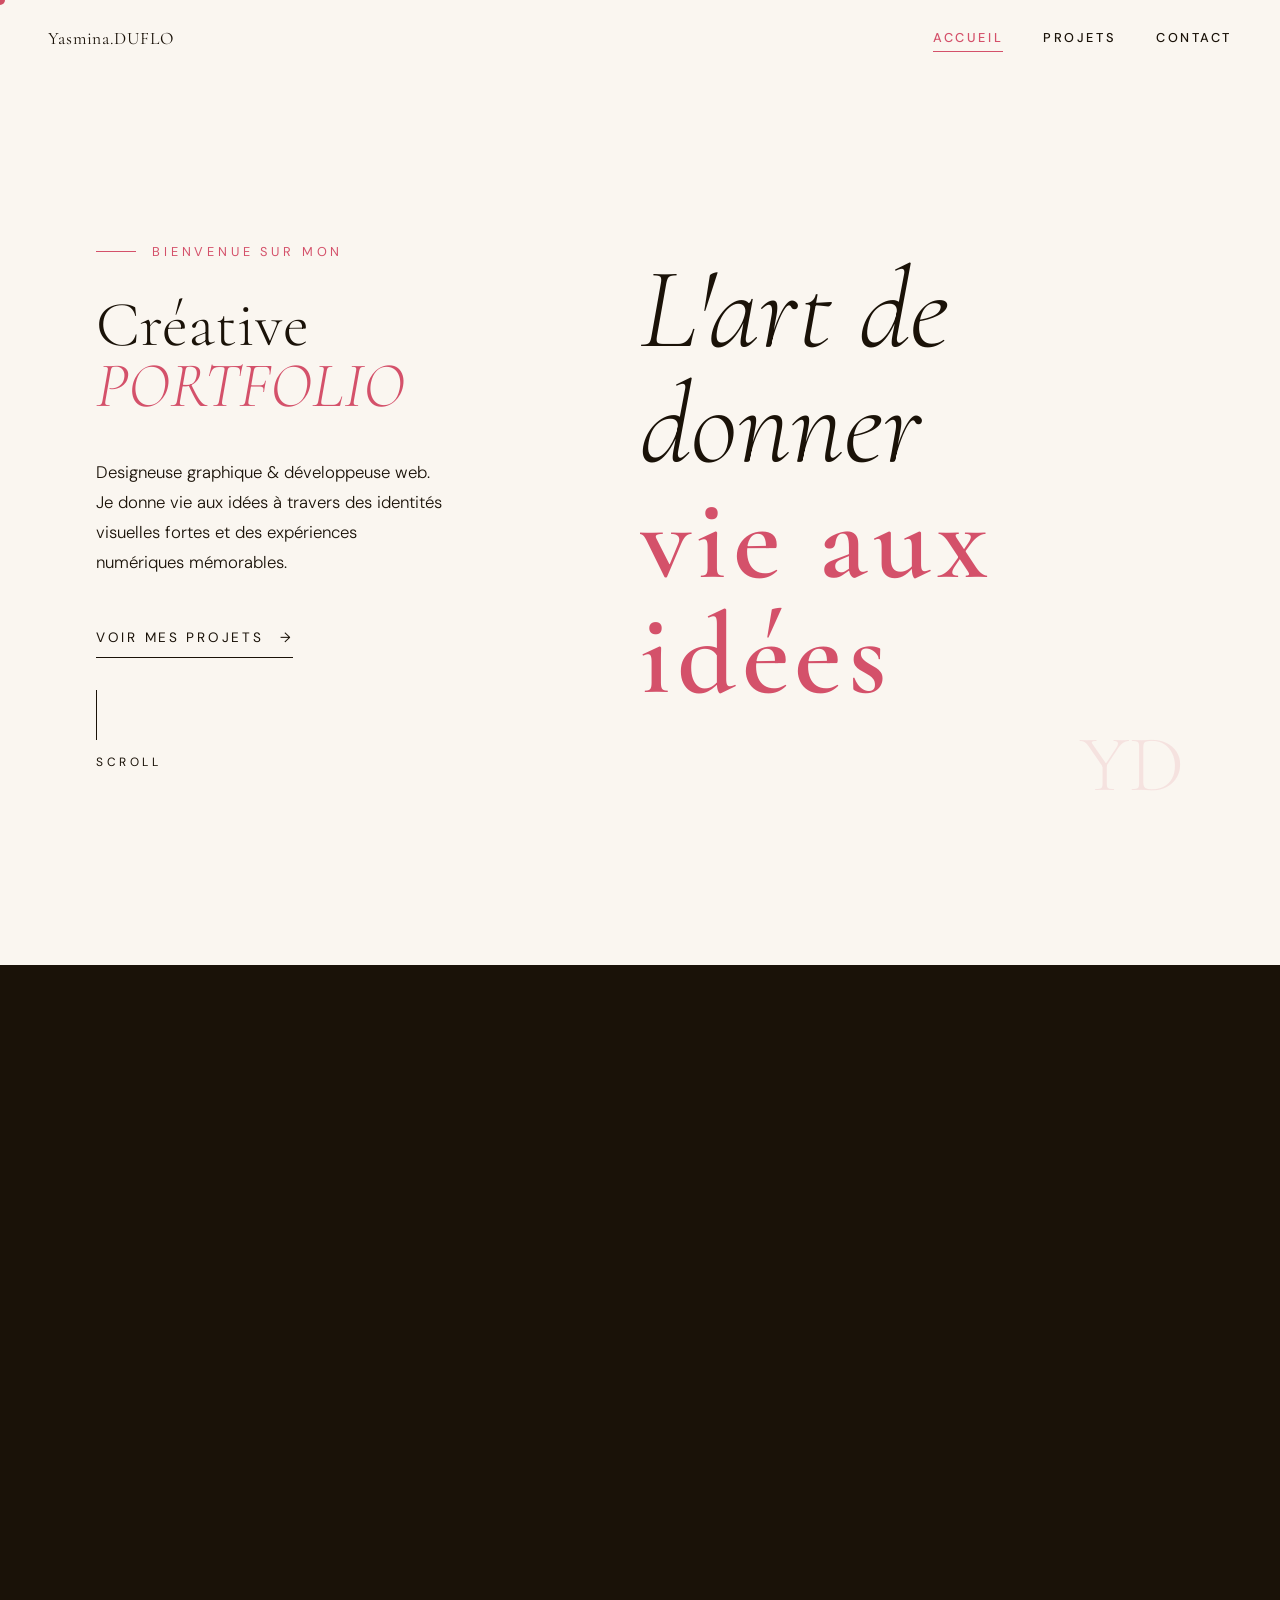
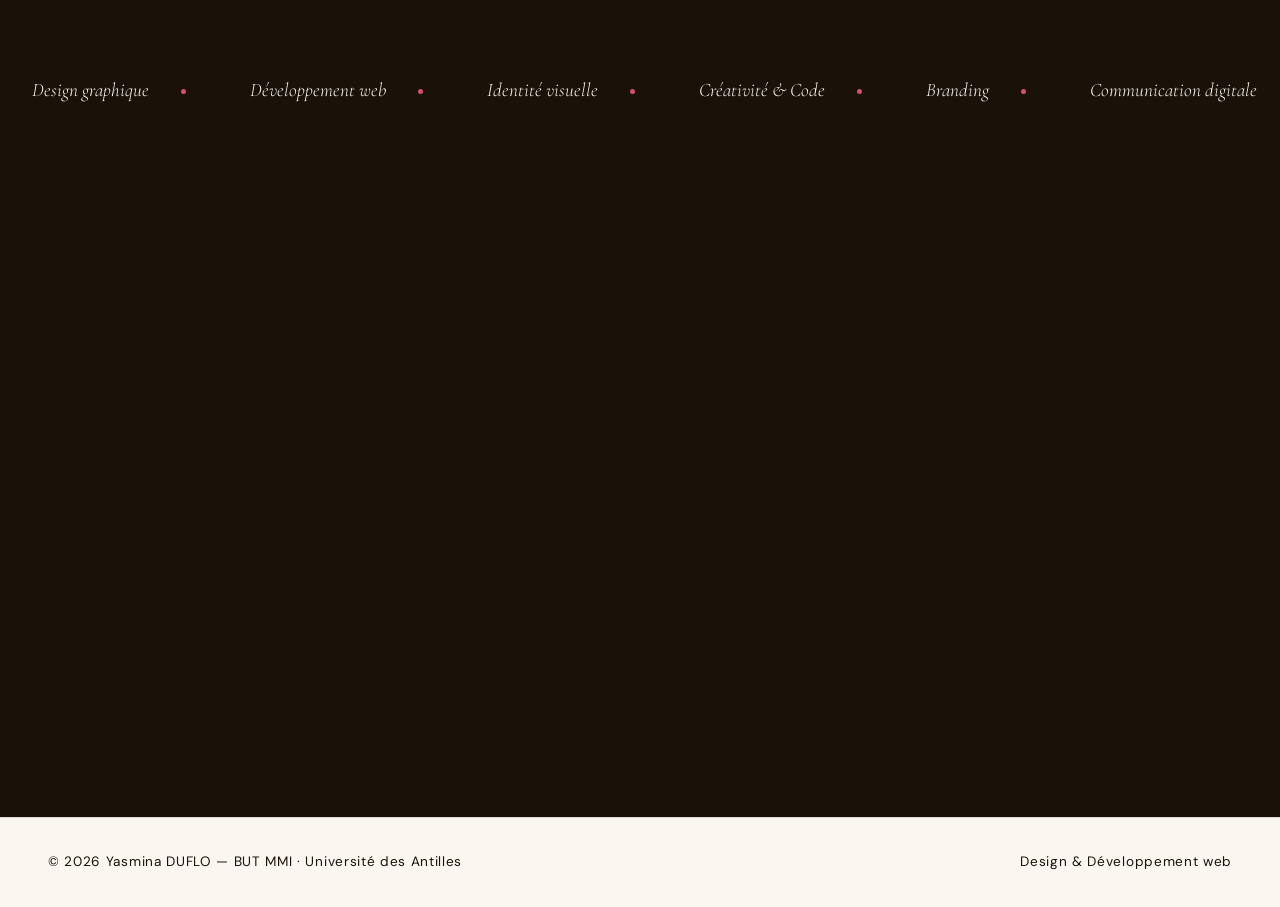
==== commit 873c0524: "Update index.html" ====
--- a/index.html
+++ b/index.html
@@ -54,18 +54,24 @@
     <!-- MARQUEE -->
     <div class="marquee-wrap" aria-hidden="true">
       <div class="marquee-track">
-        <div class="marquee-item"><span>Design graphique</span><div class="marquee-dot"></div></div>
-        <div class="marquee-item"><span>Développement web</span><div class="marquee-dot"></div></div>
-        <div class="marquee-item"><span>Identité visuelle</span><div class="marquee-dot"></div></div>
-        <div class="marquee-item"><span>Créativité & Code</span><div class="marquee-dot"></div></div>
-        <div class="marquee-item"><span>Branding</span><div class="marquee-dot"></div></div>
-        <div class="marquee-item"><span>Design graphique</span><div class="marquee-dot"></div></div>
-        <div class="marquee-item"><span>Développement web</span><div class="marquee-dot"></div></div>
-        <div class="marquee-item"><span>Identité visuelle</span><div class="marquee-dot"></div></div>
-        <div class="marquee-item"><span>Créativité & Code</span><div class="marquee-dot"></div></div>
-        <div class="marquee-item"><span>Branding</span><div class="marquee-dot"></div></div>
-      </div>
-    </div>
+       <div class="marquee-track">
+  <div class="marquee-item"><span>Design graphique</span><div class="marquee-dot"></div></div>
+  <div class="marquee-item"><span>Développement web</span><div class="marquee-dot"></div></div>
+  <div class="marquee-item"><span>Identité visuelle</span><div class="marquee-dot"></div></div>
+  <div class="marquee-item"><span>Créativité & Code</span><div class="marquee-dot"></div></div>
+  <div class="marquee-item"><span>Branding</span><div class="marquee-dot"></div></div>
+  <div class="marquee-item"><span>Communication digitale</span><div class="marquee-dot"></div></div>
+  <div class="marquee-item"><span>Gestion de projet</span><div class="marquee-dot"></div></div>
+  <div class="marquee-item"><span>Montage vidéo</span><div class="marquee-dot"></div></div>
+  <div class="marquee-item"><span>Design graphique</span><div class="marquee-dot"></div></div>
+  <div class="marquee-item"><span>Développement web</span><div class="marquee-dot"></div></div>
+  <div class="marquee-item"><span>Identité visuelle</span><div class="marquee-dot"></div></div>
+  <div class="marquee-item"><span>Créativité & Code</span><div class="marquee-dot"></div></div>
+  <div class="marquee-item"><span>Branding</span><div class="marquee-dot"></div></div>
+  <div class="marquee-item"><span>Communication digitale</span><div class="marquee-dot"></div></div>
+  <div class="marquee-item"><span>Gestion de projet</span><div class="marquee-dot"></div></div>
+  <div class="marquee-item"><span>Montage vidéo</span><div class="marquee-dot"></div></div>
+</div>
 
     <!-- À PROPOS -->
     <section id="apropos" aria-labelledby="titre-apropos">
@@ -74,34 +80,44 @@
       </div>
       <div class="apropos-text reveal reveal-d1">
         <div class="section-label" aria-hidden="true">À propos de moi</div>
-        <h2 id="titre-apropos" class="section-title">Yasmina<br><em>Duflo</em></h2>
-        <p>Jeune étudiante en première année en année de BUT MMI à l'université des Antilles en Guadeloupe.</p>
-        <p>Passionnée par la création de logos, le graphisme  et le webdesign, je fais vivre ma créativité à travers chacun de ces domaines.</p>
-        <p>Déterminée et avide d'apprendre, je mets ma créativité et mon savoir-faire au service de projets qui ont du sens. </p>
+        <h2 id="titre-apropos" class="section-title">Yasmina<br><em>DUFLO</em></h2>
+        <p>Jeune étudiante en première année de BUT MMI à l'Université des Antilles en Guadeloupe.</p>
+
+<p>Passionnée par la création de logos, le graphisme et le webdesign, je fais vivre ma créativité à travers chacun de ces domaines.</p>
+
+<p>Je suis quelqu'un de déterminé, curieux et perfectionniste. Quand je me lance dans un projet, je m'y investis à fond — que ce soit une identité visuelle, un site web ou une campagne de communication.</p>
+
+<p>Polyvalente et toujours en quête d'apprentissage, je ne me limite pas à un seul domaine. Du design à la communication, du développement web à la gestion de projet — j'aime explorer, progresser et repousser mes limites.</p>
+
+<p>Prête à mettre mes compétences au service de vos projets, je suis ouverte à toute collaboration, stage ou opportunité créative qui a du sens.</p>
        
       
       <div style="display: flex; gap: 1rem; flex-wrap: wrap; align-items: center; margin-bottom: 0.5rem;">
   <a href="CV_Yasmina_DUFLO.pdf" target="_blank" rel="noopener" class="btn-cv" aria-label="Télécharger mon CV (PDF)">
     Voir mon CV →
   </a>
-  <a href="https://www.linkedin.com/in/yasmina-duflo-9bb528389/" target="_blank" rel="noopener" class="btn-cv" aria-label="Mon profil LinkedIn" style="background: #0A66C2; color: #fff; border-color: #0A66C2;">
-    LinkedIn →
-  </a>
+  <a href="https://www.linkedin.com/in/yasmina-duflo-9bb528389/" target="_blank" rel="noopener" class="btn-cv" aria-label="Mon profil LinkedIn">
+  LinkedIn →
+</a>
 </div>
 <p></p>
         <div class="section-label" aria-hidden="true">Mes compétences</div>
 
-        <div class="competences-list" role="list" aria-label="Compétences">
-          <span class="comp-pill" role="listitem">HTML / CSS</span>
-          <span class="comp-pill" role="listitem">JavaScript / PHP</span>
-          <span class="comp-pill" role="listitem">Canva</span>
-          <span class="comp-pill" role="listitem">GIMP</span>
-          <span class="comp-pill" role="listitem">Adobe Photoshop</span>
-          <span class="comp-pill" role="listitem">Adobe Illustrator</span>
-          <span class="comp-pill" role="listitem">DaVinci</span>
-          
-
-        </div>
+       <div class="competences-list" role="list" aria-label="Compétences">
+  <span class="comp-pill" role="listitem">HTML / CSS</span>
+  <span class="comp-pill" role="listitem">JavaScript / PHP</span>
+  <span class="comp-pill" role="listitem">Canva</span>
+  <span class="comp-pill" role="listitem">GIMP</span>
+  <span class="comp-pill" role="listitem">Adobe Photoshop</span>
+  <span class="comp-pill" role="listitem">Adobe Illustrator</span>
+  <span class="comp-pill" role="listitem">DaVinci Resolve</span>
+  <span class="comp-pill" role="listitem">Montage vidéo</span>
+  <span class="comp-pill" role="listitem">Communication digitale</span>
+  <span class="comp-pill" role="listitem">Stratégie de communication</span>
+  <span class="comp-pill" role="listitem">Gestion de projet</span>
+  <span class="comp-pill" role="listitem">Capcut</span>
+ <span class="comp-pill" role="listitem">UX / UI Design</span>
+</div>
       </div>
     </section>
 
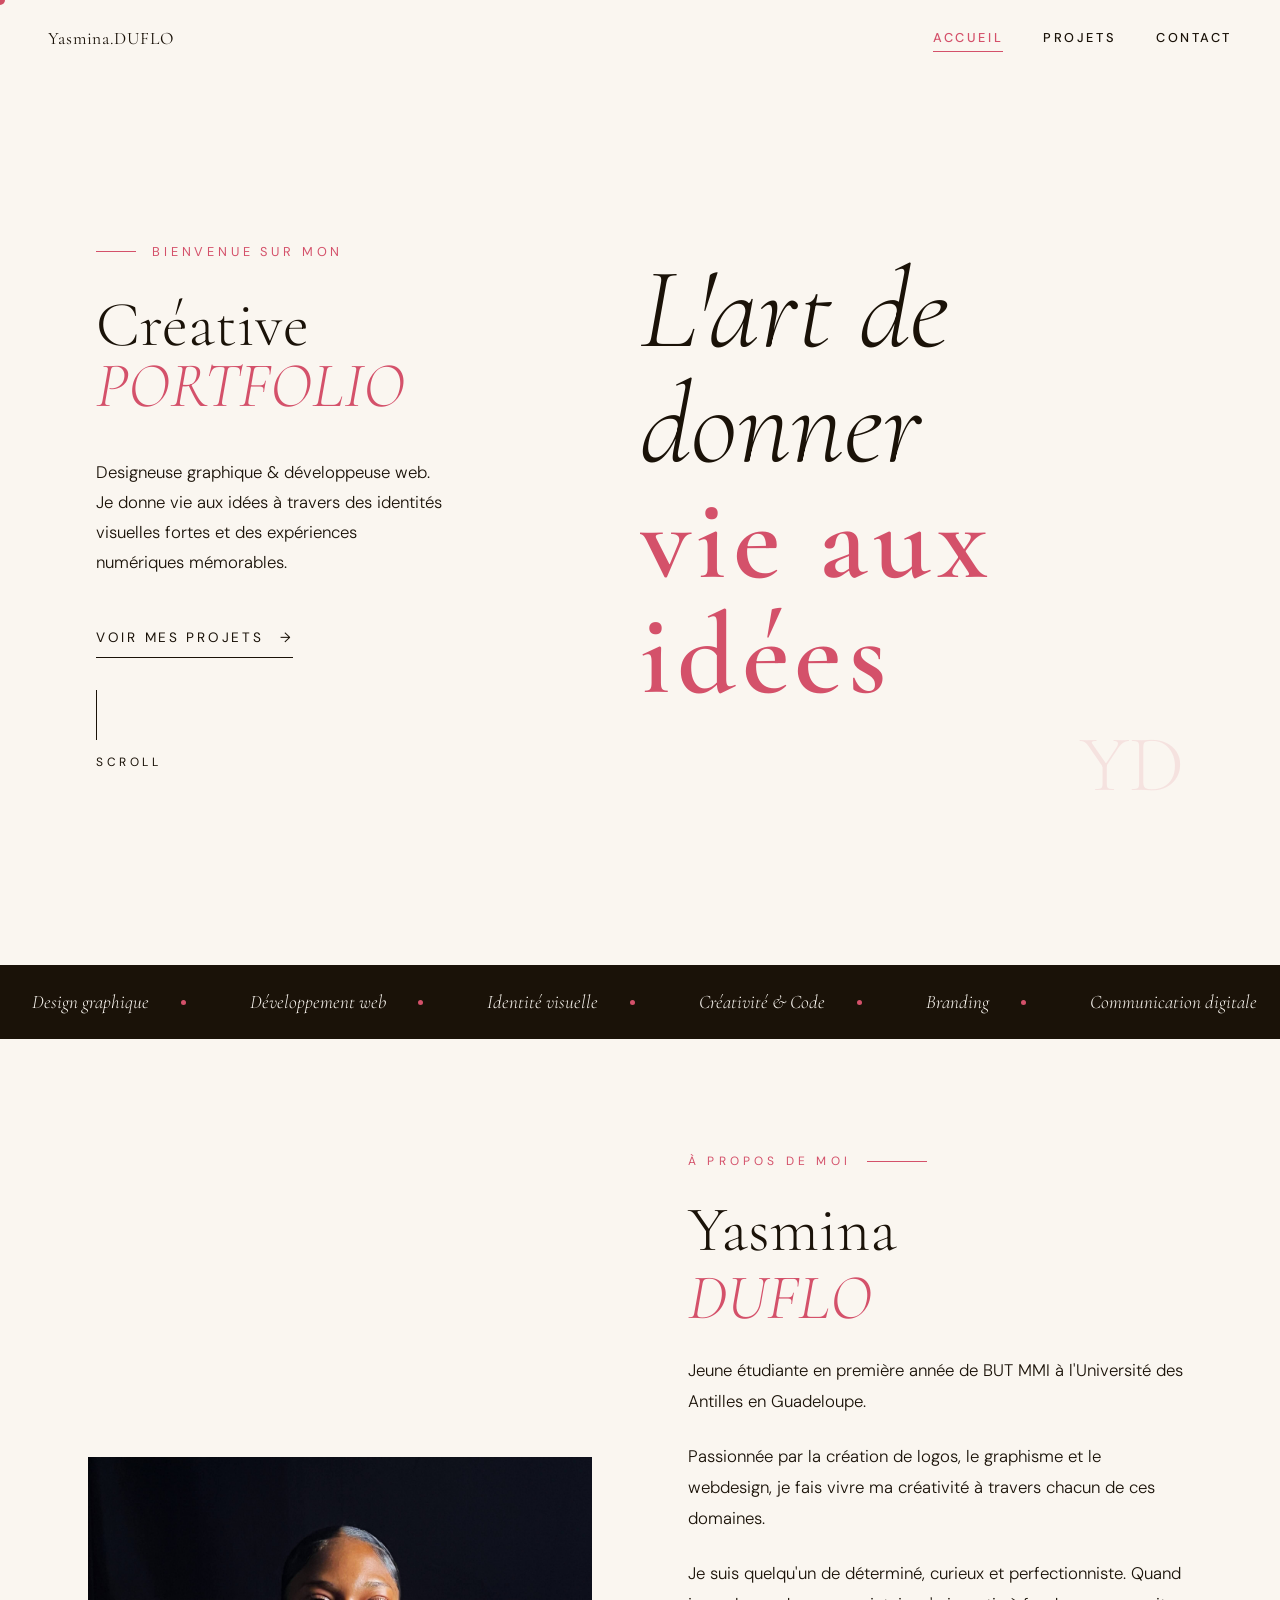
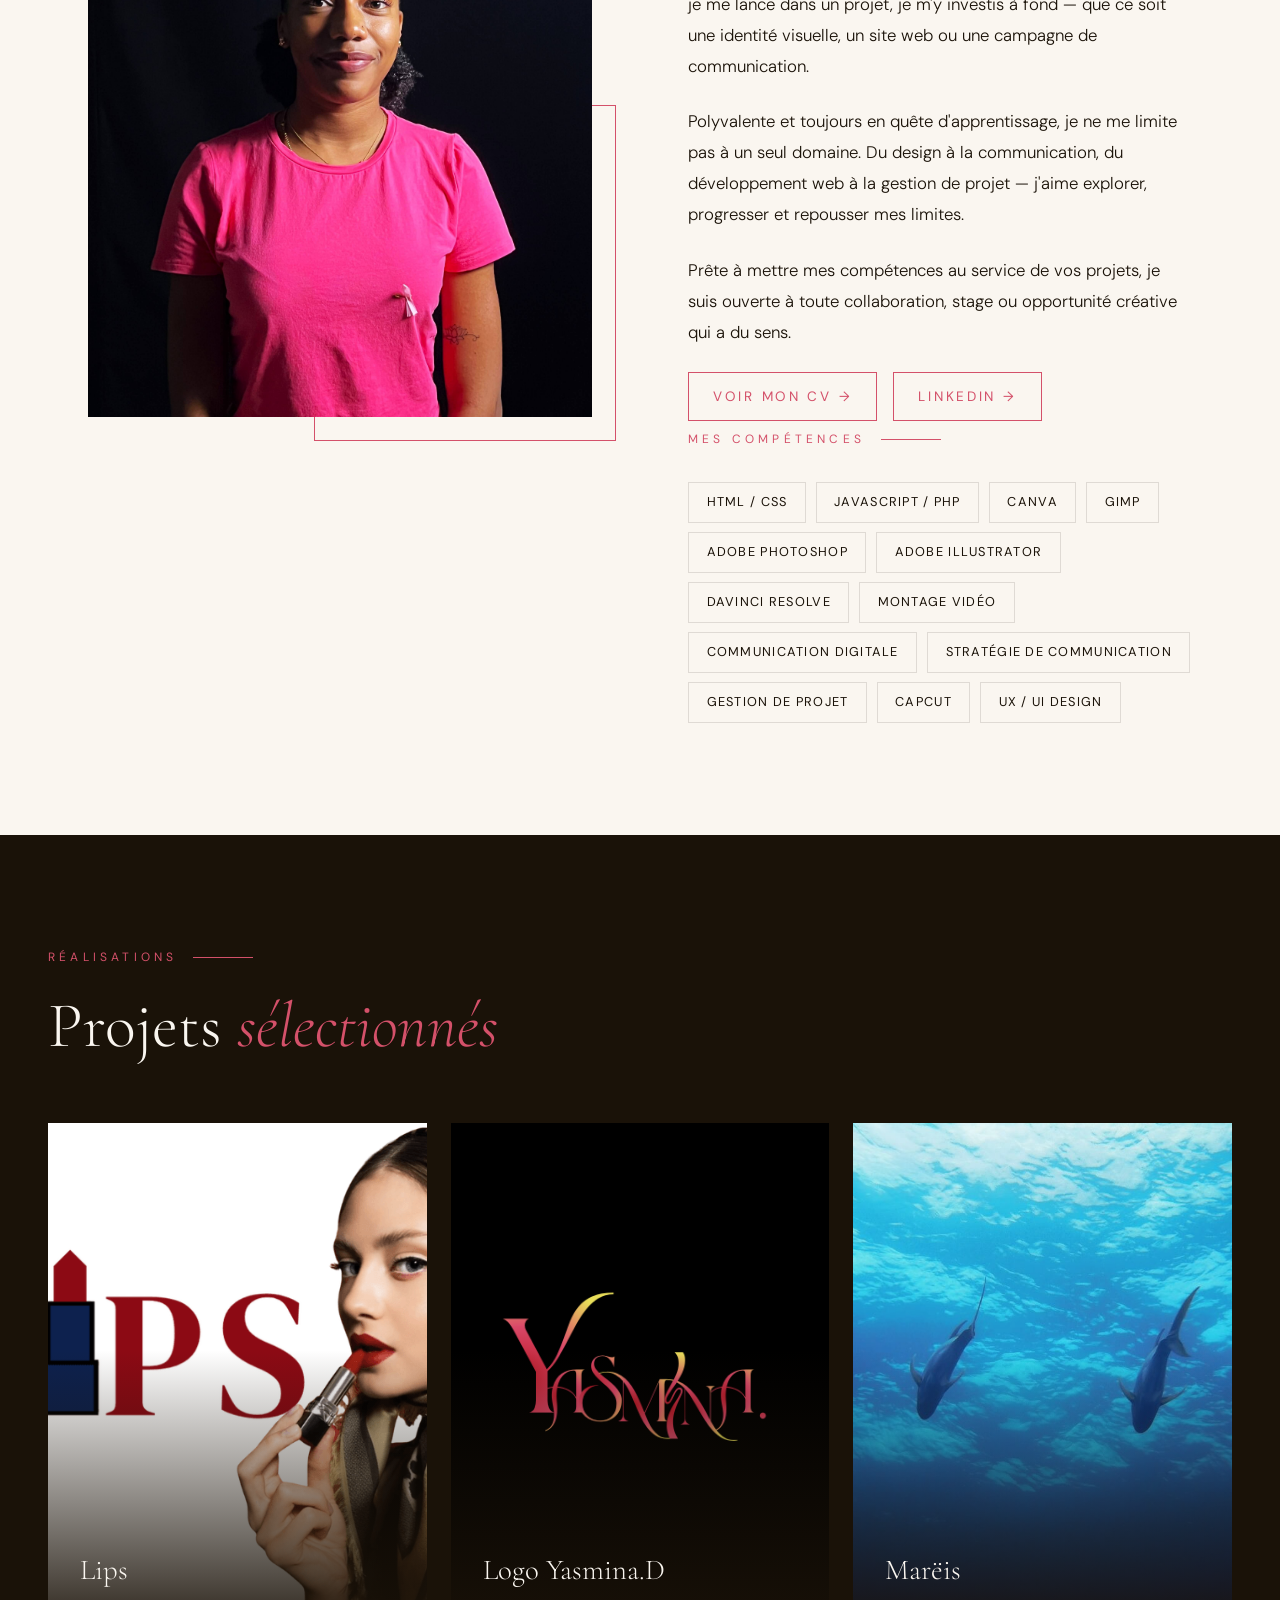
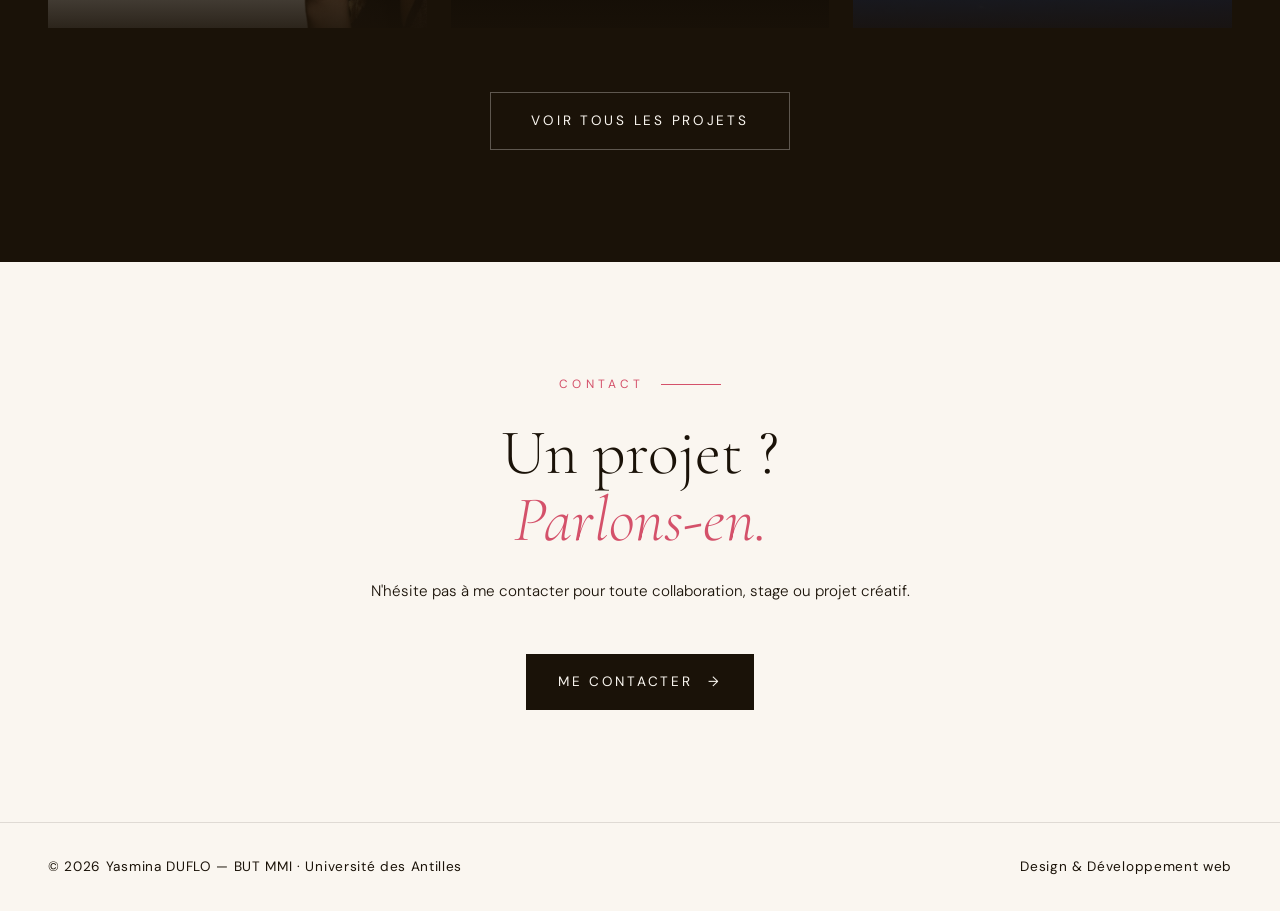
==== commit 8e0997b6: "Update index.html" ====
--- a/index.html
+++ b/index.html
@@ -42,36 +42,36 @@
           <span>Scroll</span>
         </div>
       </div>
-     <div class="hero-right" aria-hidden="true">
-  <div class="hero-typo">
-    <span class="hero-typo-creative">L'art de donner</span>
-    <span class="hero-typo-portfolio">vie aux idées</span>
-  </div>
-  <div class="hero-number">YD</div>
-</div>
+      <div class="hero-right" aria-hidden="true">
+        <div class="hero-typo">
+          <span class="hero-typo-creative">L'art de donner</span>
+          <span class="hero-typo-portfolio">vie aux idées</span>
+        </div>
+        <div class="hero-number">YD</div>
+      </div>
     </section>
 
     <!-- MARQUEE -->
     <div class="marquee-wrap" aria-hidden="true">
       <div class="marquee-track">
-       <div class="marquee-track">
-  <div class="marquee-item"><span>Design graphique</span><div class="marquee-dot"></div></div>
-  <div class="marquee-item"><span>Développement web</span><div class="marquee-dot"></div></div>
-  <div class="marquee-item"><span>Identité visuelle</span><div class="marquee-dot"></div></div>
-  <div class="marquee-item"><span>Créativité & Code</span><div class="marquee-dot"></div></div>
-  <div class="marquee-item"><span>Branding</span><div class="marquee-dot"></div></div>
-  <div class="marquee-item"><span>Communication digitale</span><div class="marquee-dot"></div></div>
-  <div class="marquee-item"><span>Gestion de projet</span><div class="marquee-dot"></div></div>
-  <div class="marquee-item"><span>Montage vidéo</span><div class="marquee-dot"></div></div>
-  <div class="marquee-item"><span>Design graphique</span><div class="marquee-dot"></div></div>
-  <div class="marquee-item"><span>Développement web</span><div class="marquee-dot"></div></div>
-  <div class="marquee-item"><span>Identité visuelle</span><div class="marquee-dot"></div></div>
-  <div class="marquee-item"><span>Créativité & Code</span><div class="marquee-dot"></div></div>
-  <div class="marquee-item"><span>Branding</span><div class="marquee-dot"></div></div>
-  <div class="marquee-item"><span>Communication digitale</span><div class="marquee-dot"></div></div>
-  <div class="marquee-item"><span>Gestion de projet</span><div class="marquee-dot"></div></div>
-  <div class="marquee-item"><span>Montage vidéo</span><div class="marquee-dot"></div></div>
-</div>
+        <div class="marquee-item"><span>Design graphique</span><div class="marquee-dot"></div></div>
+        <div class="marquee-item"><span>Développement web</span><div class="marquee-dot"></div></div>
+        <div class="marquee-item"><span>Identité visuelle</span><div class="marquee-dot"></div></div>
+        <div class="marquee-item"><span>Créativité & Code</span><div class="marquee-dot"></div></div>
+        <div class="marquee-item"><span>Branding</span><div class="marquee-dot"></div></div>
+        <div class="marquee-item"><span>Communication digitale</span><div class="marquee-dot"></div></div>
+        <div class="marquee-item"><span>Gestion de projet</span><div class="marquee-dot"></div></div>
+        <div class="marquee-item"><span>Montage vidéo</span><div class="marquee-dot"></div></div>
+        <div class="marquee-item"><span>Design graphique</span><div class="marquee-dot"></div></div>
+        <div class="marquee-item"><span>Développement web</span><div class="marquee-dot"></div></div>
+        <div class="marquee-item"><span>Identité visuelle</span><div class="marquee-dot"></div></div>
+        <div class="marquee-item"><span>Créativité & Code</span><div class="marquee-dot"></div></div>
+        <div class="marquee-item"><span>Branding</span><div class="marquee-dot"></div></div>
+        <div class="marquee-item"><span>Communication digitale</span><div class="marquee-dot"></div></div>
+        <div class="marquee-item"><span>Gestion de projet</span><div class="marquee-dot"></div></div>
+        <div class="marquee-item"><span>Montage vidéo</span><div class="marquee-dot"></div></div>
+      </div>
+    </div>
 
     <!-- À PROPOS -->
     <section id="apropos" aria-labelledby="titre-apropos">
@@ -82,42 +82,37 @@
         <div class="section-label" aria-hidden="true">À propos de moi</div>
         <h2 id="titre-apropos" class="section-title">Yasmina<br><em>DUFLO</em></h2>
         <p>Jeune étudiante en première année de BUT MMI à l'Université des Antilles en Guadeloupe.</p>
+        <p>Passionnée par la création de logos, le graphisme et le webdesign, je fais vivre ma créativité à travers chacun de ces domaines.</p>
+        <p>Je suis quelqu'un de déterminé, curieux et perfectionniste. Quand je me lance dans un projet, je m'y investis à fond — que ce soit une identité visuelle, un site web ou une campagne de communication.</p>
+        <p>Polyvalente et toujours en quête d'apprentissage, je ne me limite pas à un seul domaine. Du design à la communication, du développement web à la gestion de projet — j'aime explorer, progresser et repousser mes limites.</p>
+        <p>Prête à mettre mes compétences au service de vos projets, je suis ouverte à toute collaboration, stage ou opportunité créative qui a du sens.</p>
 
-<p>Passionnée par la création de logos, le graphisme et le webdesign, je fais vivre ma créativité à travers chacun de ces domaines.</p>
+        <div style="display: flex; gap: 1rem; flex-wrap: wrap; align-items: center; margin-bottom: 0.5rem;">
+          <a href="CV_Yasmina_DUFLO.pdf" target="_blank" rel="noopener" class="btn-cv" aria-label="Télécharger mon CV (PDF)">
+            Voir mon CV →
+          </a>
+          <a href="https://www.linkedin.com/in/yasmina-duflo-9bb528389/" target="_blank" rel="noopener" class="btn-cv" aria-label="Mon profil LinkedIn">
+            LinkedIn →
+          </a>
+        </div>
 
-<p>Je suis quelqu'un de déterminé, curieux et perfectionniste. Quand je me lance dans un projet, je m'y investis à fond — que ce soit une identité visuelle, un site web ou une campagne de communication.</p>
-
-<p>Polyvalente et toujours en quête d'apprentissage, je ne me limite pas à un seul domaine. Du design à la communication, du développement web à la gestion de projet — j'aime explorer, progresser et repousser mes limites.</p>
-
-<p>Prête à mettre mes compétences au service de vos projets, je suis ouverte à toute collaboration, stage ou opportunité créative qui a du sens.</p>
-       
-      
-      <div style="display: flex; gap: 1rem; flex-wrap: wrap; align-items: center; margin-bottom: 0.5rem;">
-  <a href="CV_Yasmina_DUFLO.pdf" target="_blank" rel="noopener" class="btn-cv" aria-label="Télécharger mon CV (PDF)">
-    Voir mon CV →
-  </a>
-  <a href="https://www.linkedin.com/in/yasmina-duflo-9bb528389/" target="_blank" rel="noopener" class="btn-cv" aria-label="Mon profil LinkedIn">
-  LinkedIn →
-</a>
-</div>
-<p></p>
         <div class="section-label" aria-hidden="true">Mes compétences</div>
 
-       <div class="competences-list" role="list" aria-label="Compétences">
-  <span class="comp-pill" role="listitem">HTML / CSS</span>
-  <span class="comp-pill" role="listitem">JavaScript / PHP</span>
-  <span class="comp-pill" role="listitem">Canva</span>
-  <span class="comp-pill" role="listitem">GIMP</span>
-  <span class="comp-pill" role="listitem">Adobe Photoshop</span>
-  <span class="comp-pill" role="listitem">Adobe Illustrator</span>
-  <span class="comp-pill" role="listitem">DaVinci Resolve</span>
-  <span class="comp-pill" role="listitem">Montage vidéo</span>
-  <span class="comp-pill" role="listitem">Communication digitale</span>
-  <span class="comp-pill" role="listitem">Stratégie de communication</span>
-  <span class="comp-pill" role="listitem">Gestion de projet</span>
-  <span class="comp-pill" role="listitem">Capcut</span>
- <span class="comp-pill" role="listitem">UX / UI Design</span>
-</div>
+        <div class="competences-list" role="list" aria-label="Compétences">
+          <span class="comp-pill" role="listitem">HTML / CSS</span>
+          <span class="comp-pill" role="listitem">JavaScript / PHP</span>
+          <span class="comp-pill" role="listitem">Canva</span>
+          <span class="comp-pill" role="listitem">GIMP</span>
+          <span class="comp-pill" role="listitem">Adobe Photoshop</span>
+          <span class="comp-pill" role="listitem">Adobe Illustrator</span>
+          <span class="comp-pill" role="listitem">DaVinci Resolve</span>
+          <span class="comp-pill" role="listitem">Montage vidéo</span>
+          <span class="comp-pill" role="listitem">Communication digitale</span>
+          <span class="comp-pill" role="listitem">Stratégie de communication</span>
+          <span class="comp-pill" role="listitem">Gestion de projet</span>
+          <span class="comp-pill" role="listitem">Capcut</span>
+          <span class="comp-pill" role="listitem">UX / UI Design</span>
+        </div>
       </div>
     </section>
 
@@ -137,20 +132,20 @@
           </div>
         </article>
         <article class="projet-card reveal reveal-d1" role="button" tabindex="0"
-    aria-label="Voir Logo Yasmina.D"
-    onclick="ouvrirModalDirect({
-        titre:'Yasmina.D — Logo',
-        img:'Images/logo_moi.png',
-        categorie:'Design · Personal branding',
-        desc:'Création de mon logo personnel. Logotype typographique avec lettres entrelacées en dégradé rose-doré sur fond noir — esthétique éditoriale et luxueuse.',
-        lien:null,
-        download:null
-    })">
-    <img src="Images/logo_moi.png" alt="Logo personnel Yasmina.D — typographie entrelacée">
-    <div class="projet-overlay" aria-hidden="true">
-       <h3 class="projet-title">Logo Yasmina.D</h3>
-    </div>
-</article>
+          aria-label="Voir Logo Yasmina.D"
+          onclick="ouvrirModalDirect({
+            titre:'Yasmina.D — Logo',
+            img:'Images/logo_moi.png',
+            categorie:'Design · Personal branding',
+            desc:'Création de mon logo personnel. Logotype typographique avec lettres entrelacées en dégradé rose-doré sur fond noir — esthétique éditoriale et luxueuse.',
+            lien:null,
+            download:null
+          })">
+          <img src="Images/logo_moi.png" alt="Logo personnel Yasmina.D — typographie entrelacée">
+          <div class="projet-overlay" aria-hidden="true">
+            <h3 class="projet-title">Logo Yasmina.D</h3>
+          </div>
+        </article>
         <article class="projet-card reveal reveal-d2" role="button" tabindex="0"
           aria-label="Voir Marëis"
           onclick="ouvrirModalDirect({titre:'Marëis',img:'Images/Mareis.jpeg',categorie:'Web · HTML / CSS',desc:'Site associatif bilingue pour la protection marine en Guadeloupe, réalisé en équipe dans le cadre d\'une SAÉ BUT MMI.',lien:'https://sallyanicet-gif.github.io/sae-1.05/index.html',download:null})">
@@ -182,9 +177,7 @@
 
   <script src="script.js" defer></script>
   <script>
-    // Fonction pour la modal sur la page d'accueil
     function ouvrirModalDirect(p) {
-      // Crée la modal si pas encore fait
       if (typeof creerModal === 'function') {
         creerModal();
         ouvrirModal(p);
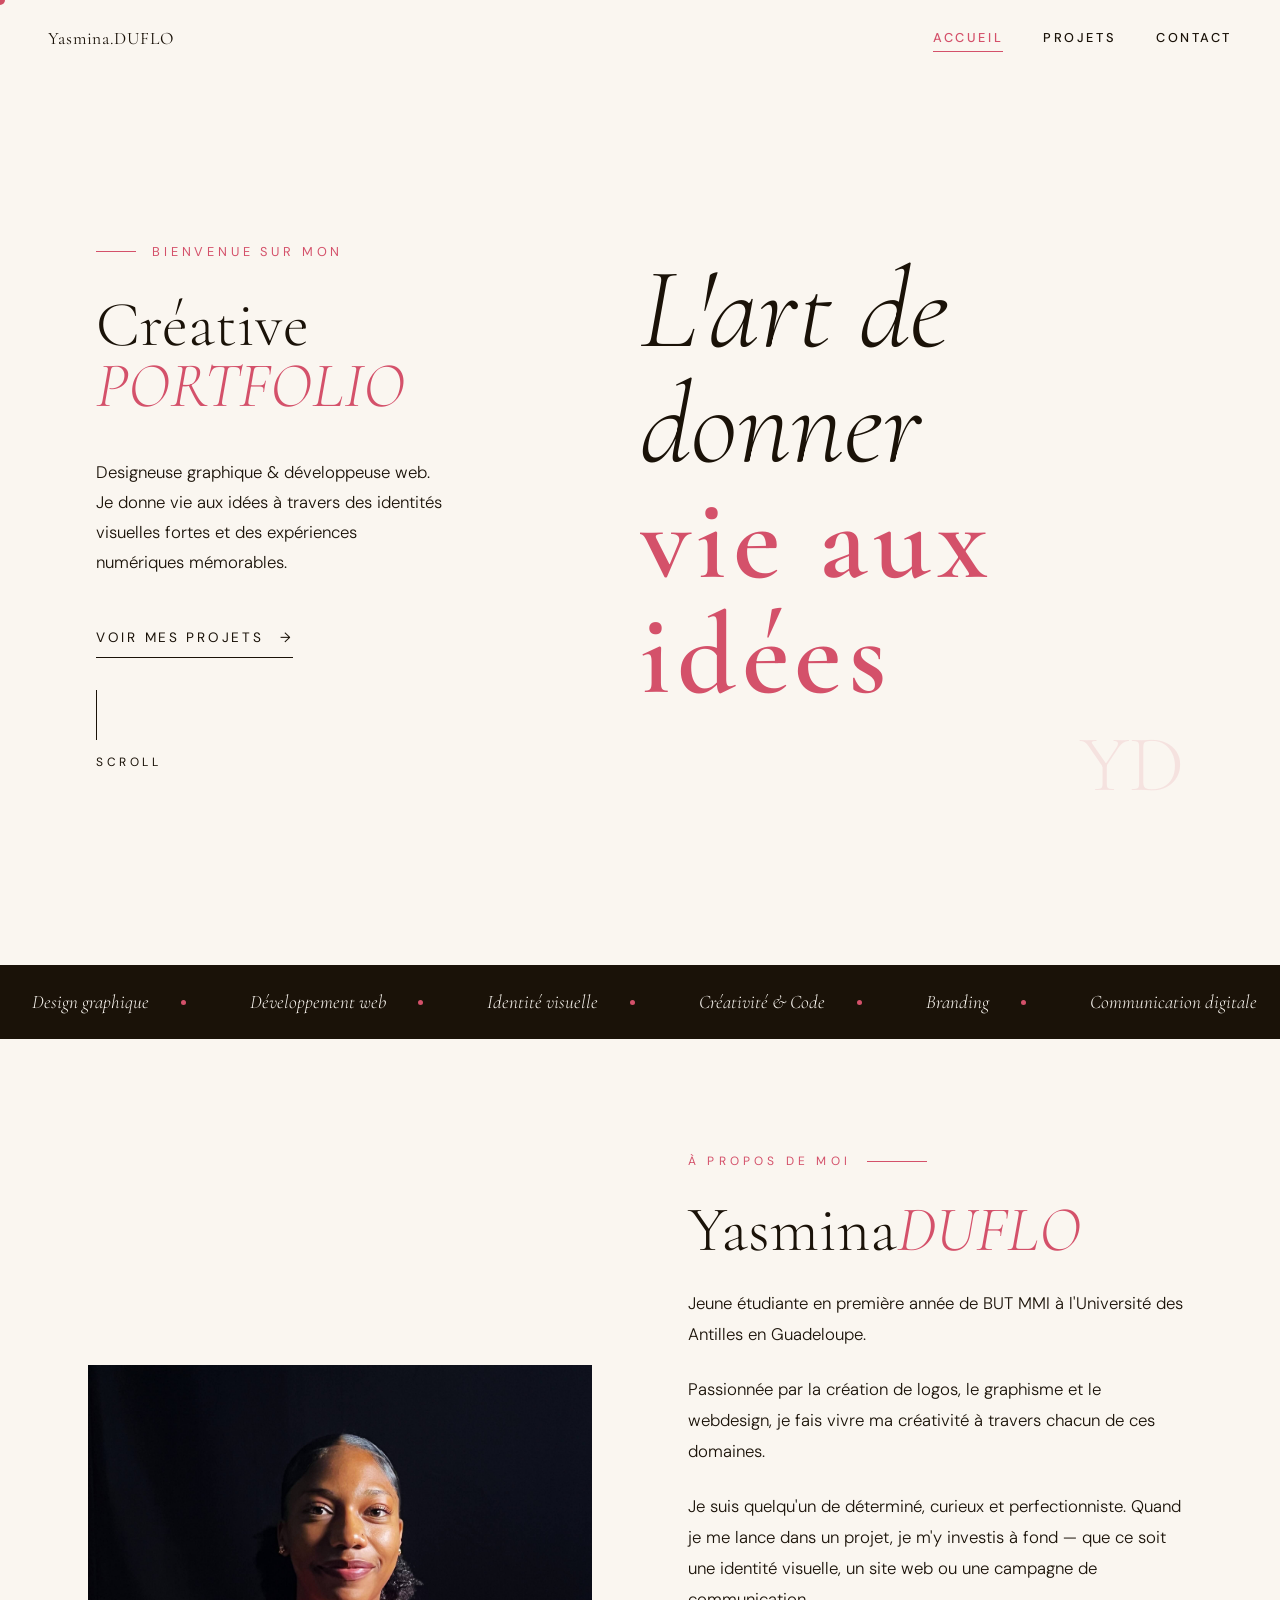
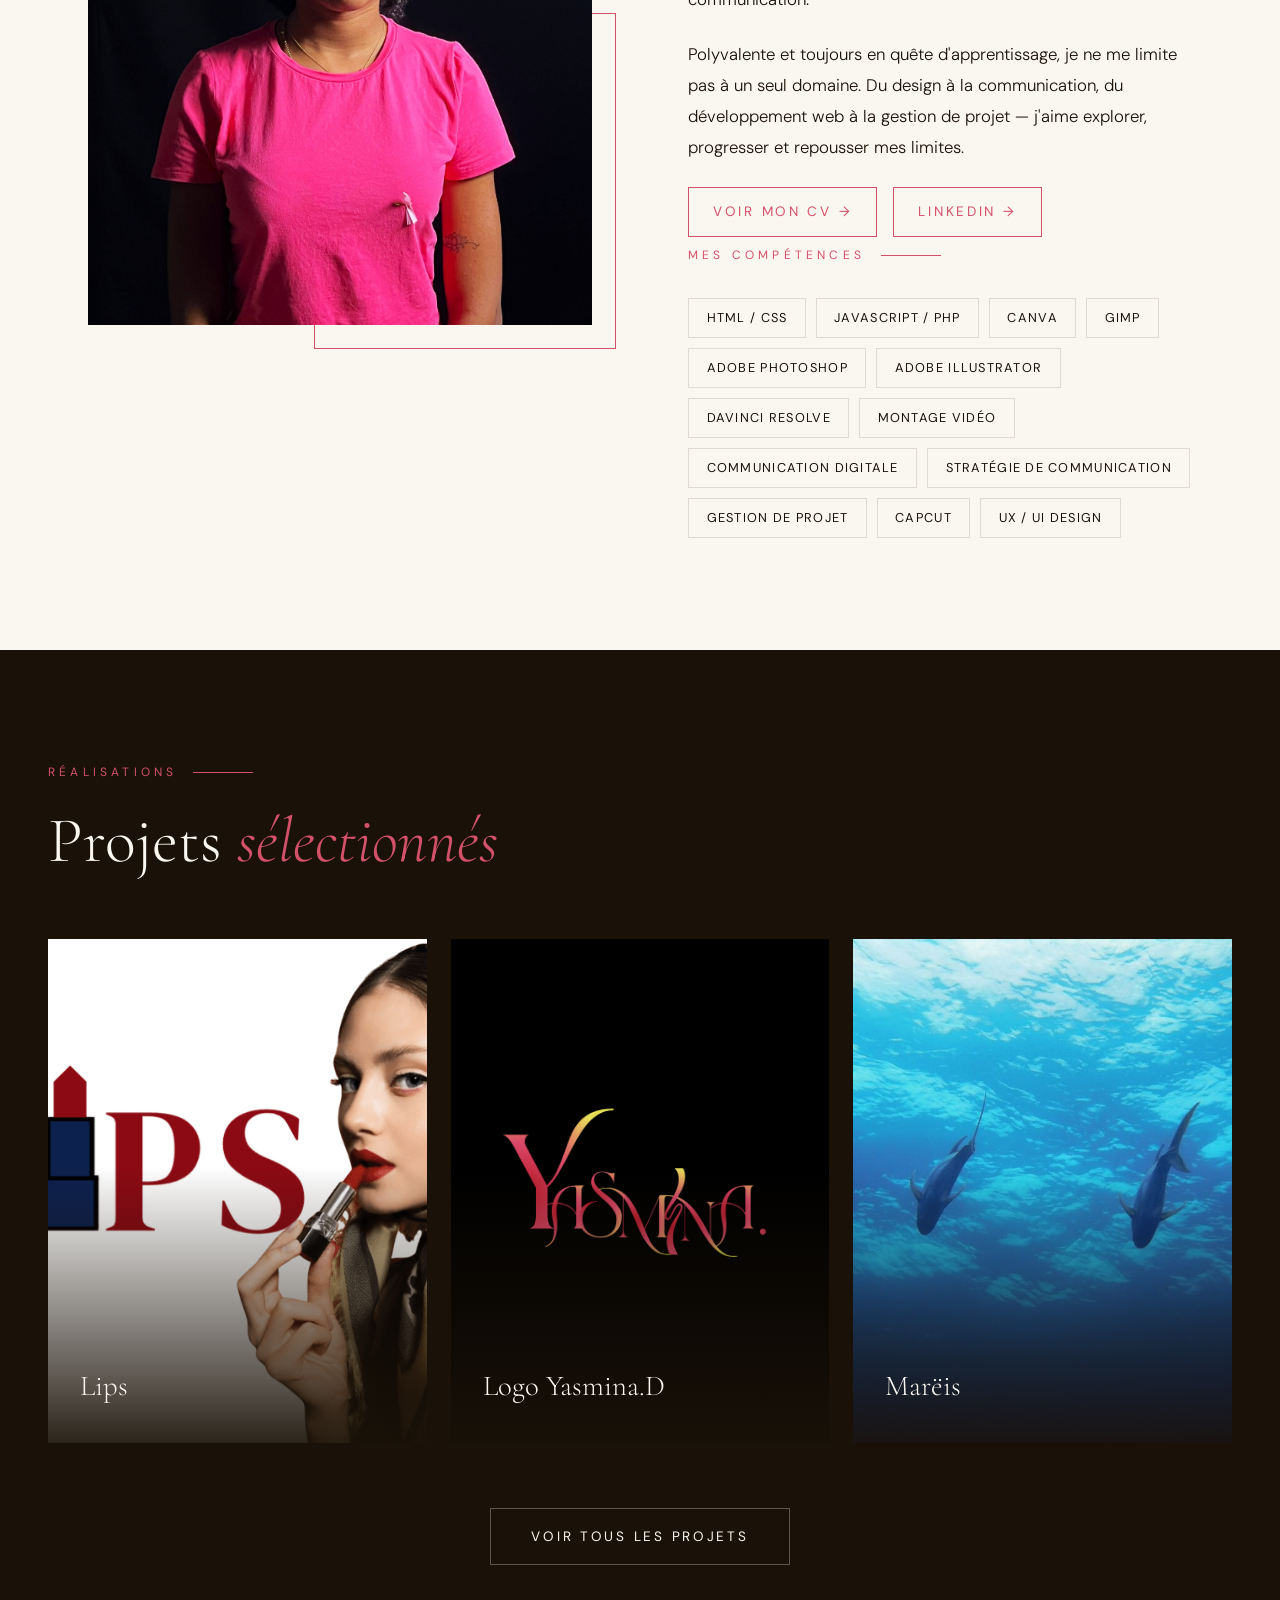
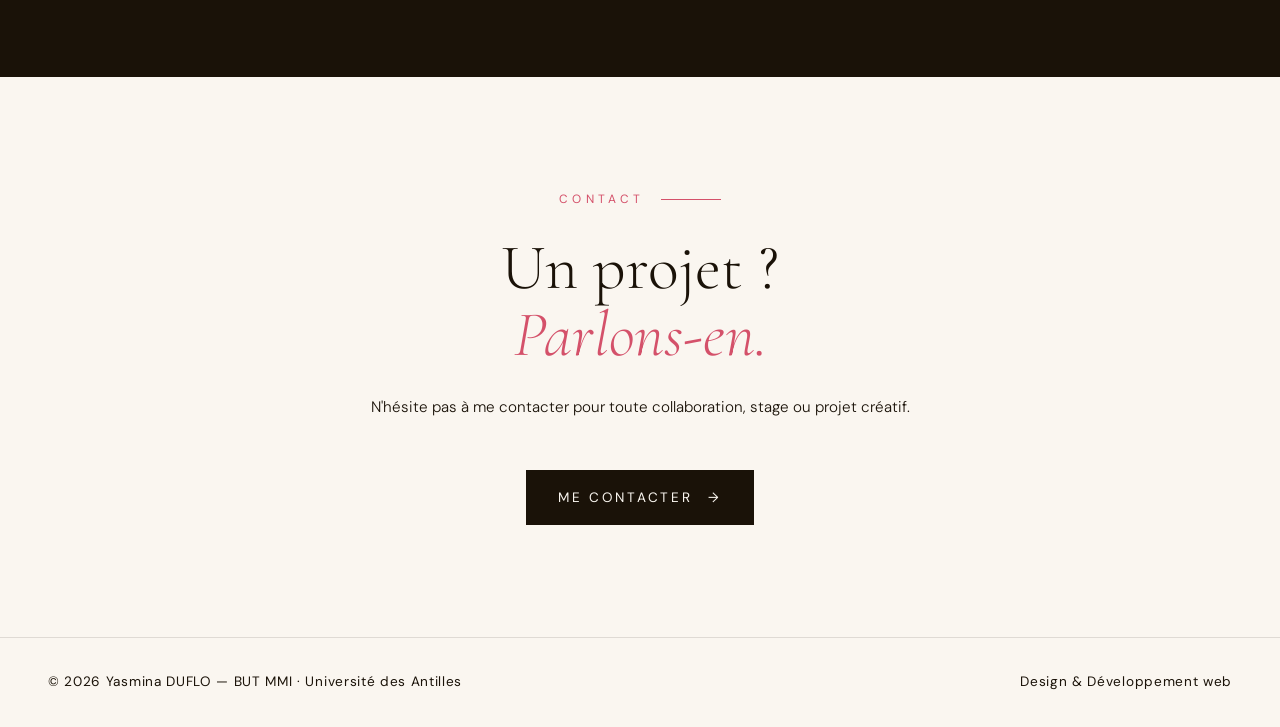
==== commit 8cbc9d68: "Update index.html" ====
--- a/index.html
+++ b/index.html
@@ -80,12 +80,12 @@
       </div>
       <div class="apropos-text reveal reveal-d1">
         <div class="section-label" aria-hidden="true">À propos de moi</div>
-        <h2 id="titre-apropos" class="section-title">Yasmina<br><em>DUFLO</em></h2>
+        <h2 id="titre-apropos" class="section-title">Yasmina<em>DUFLO</em></h2>
         <p>Jeune étudiante en première année de BUT MMI à l'Université des Antilles en Guadeloupe.</p>
         <p>Passionnée par la création de logos, le graphisme et le webdesign, je fais vivre ma créativité à travers chacun de ces domaines.</p>
         <p>Je suis quelqu'un de déterminé, curieux et perfectionniste. Quand je me lance dans un projet, je m'y investis à fond — que ce soit une identité visuelle, un site web ou une campagne de communication.</p>
         <p>Polyvalente et toujours en quête d'apprentissage, je ne me limite pas à un seul domaine. Du design à la communication, du développement web à la gestion de projet — j'aime explorer, progresser et repousser mes limites.</p>
-        <p>Prête à mettre mes compétences au service de vos projets, je suis ouverte à toute collaboration, stage ou opportunité créative qui a du sens.</p>
+        
 
         <div style="display: flex; gap: 1rem; flex-wrap: wrap; align-items: center; margin-bottom: 0.5rem;">
           <a href="CV_Yasmina_DUFLO.pdf" target="_blank" rel="noopener" class="btn-cv" aria-label="Télécharger mon CV (PDF)">
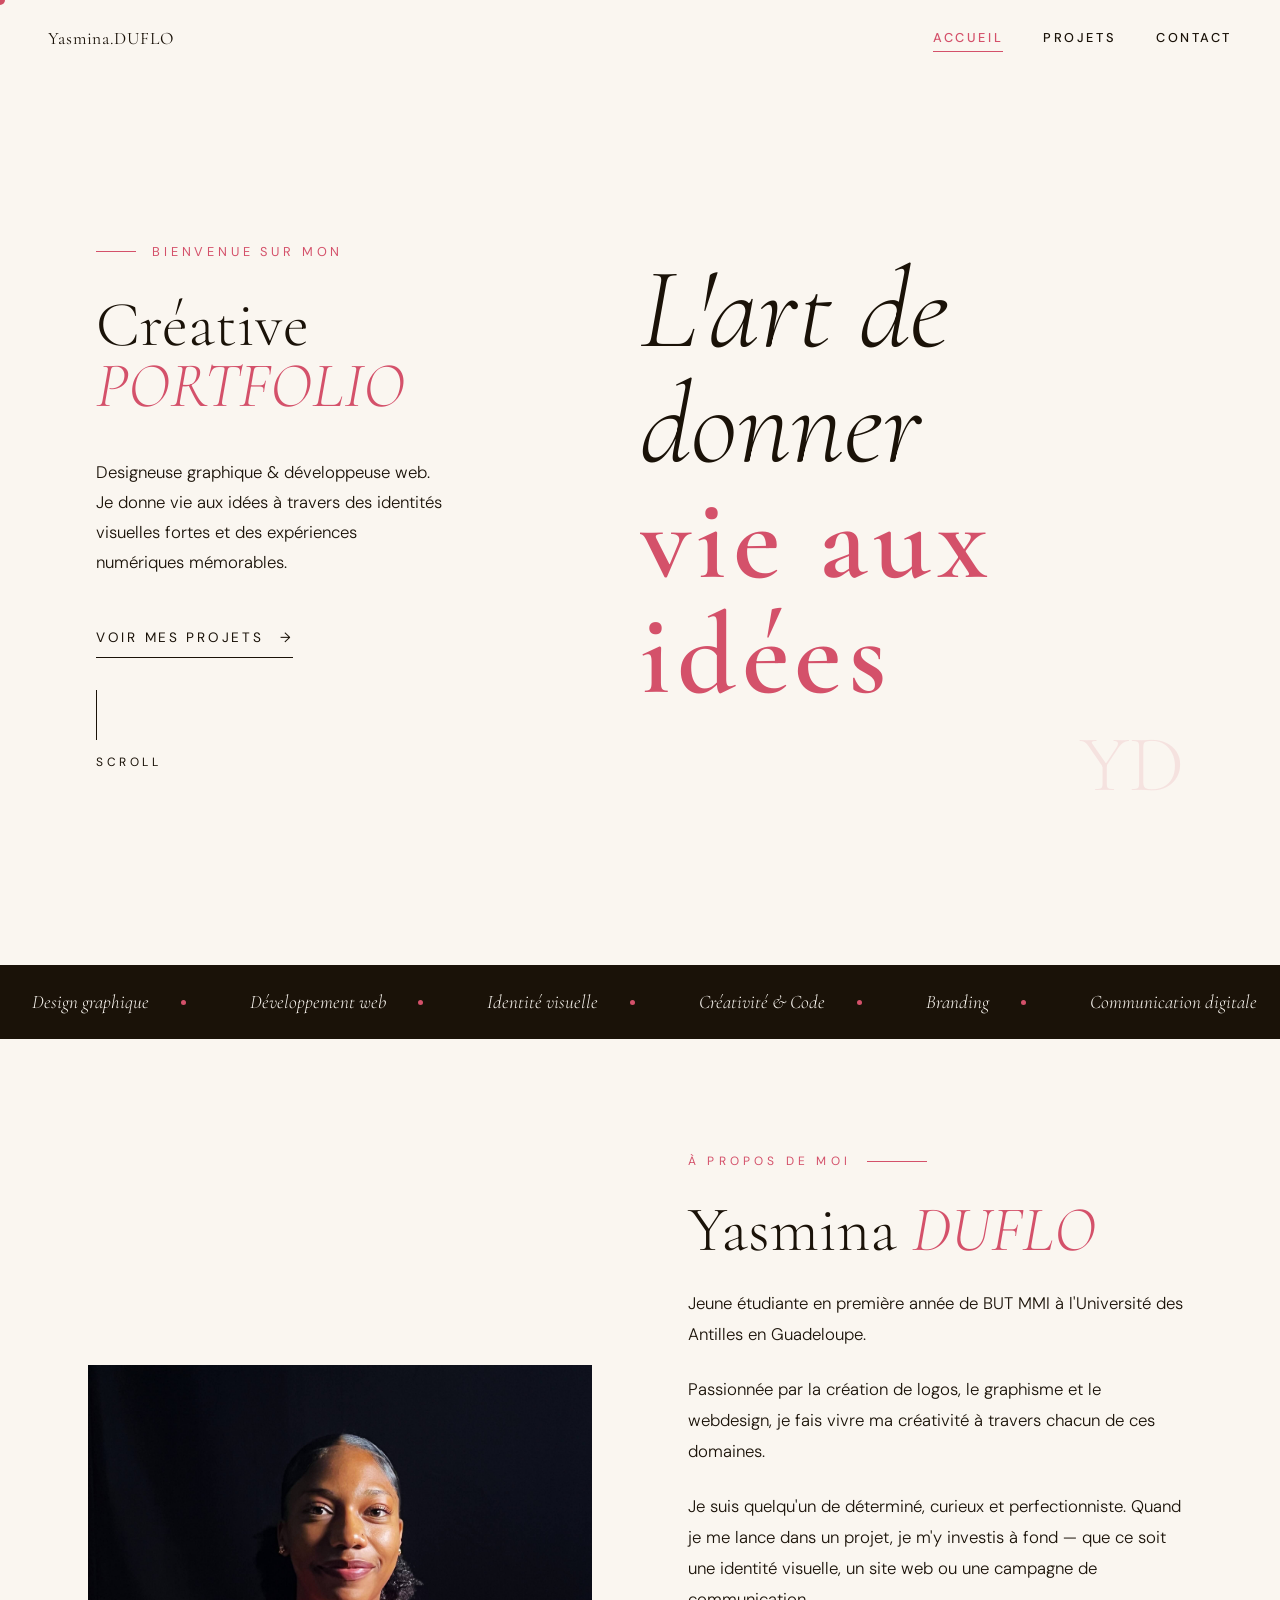
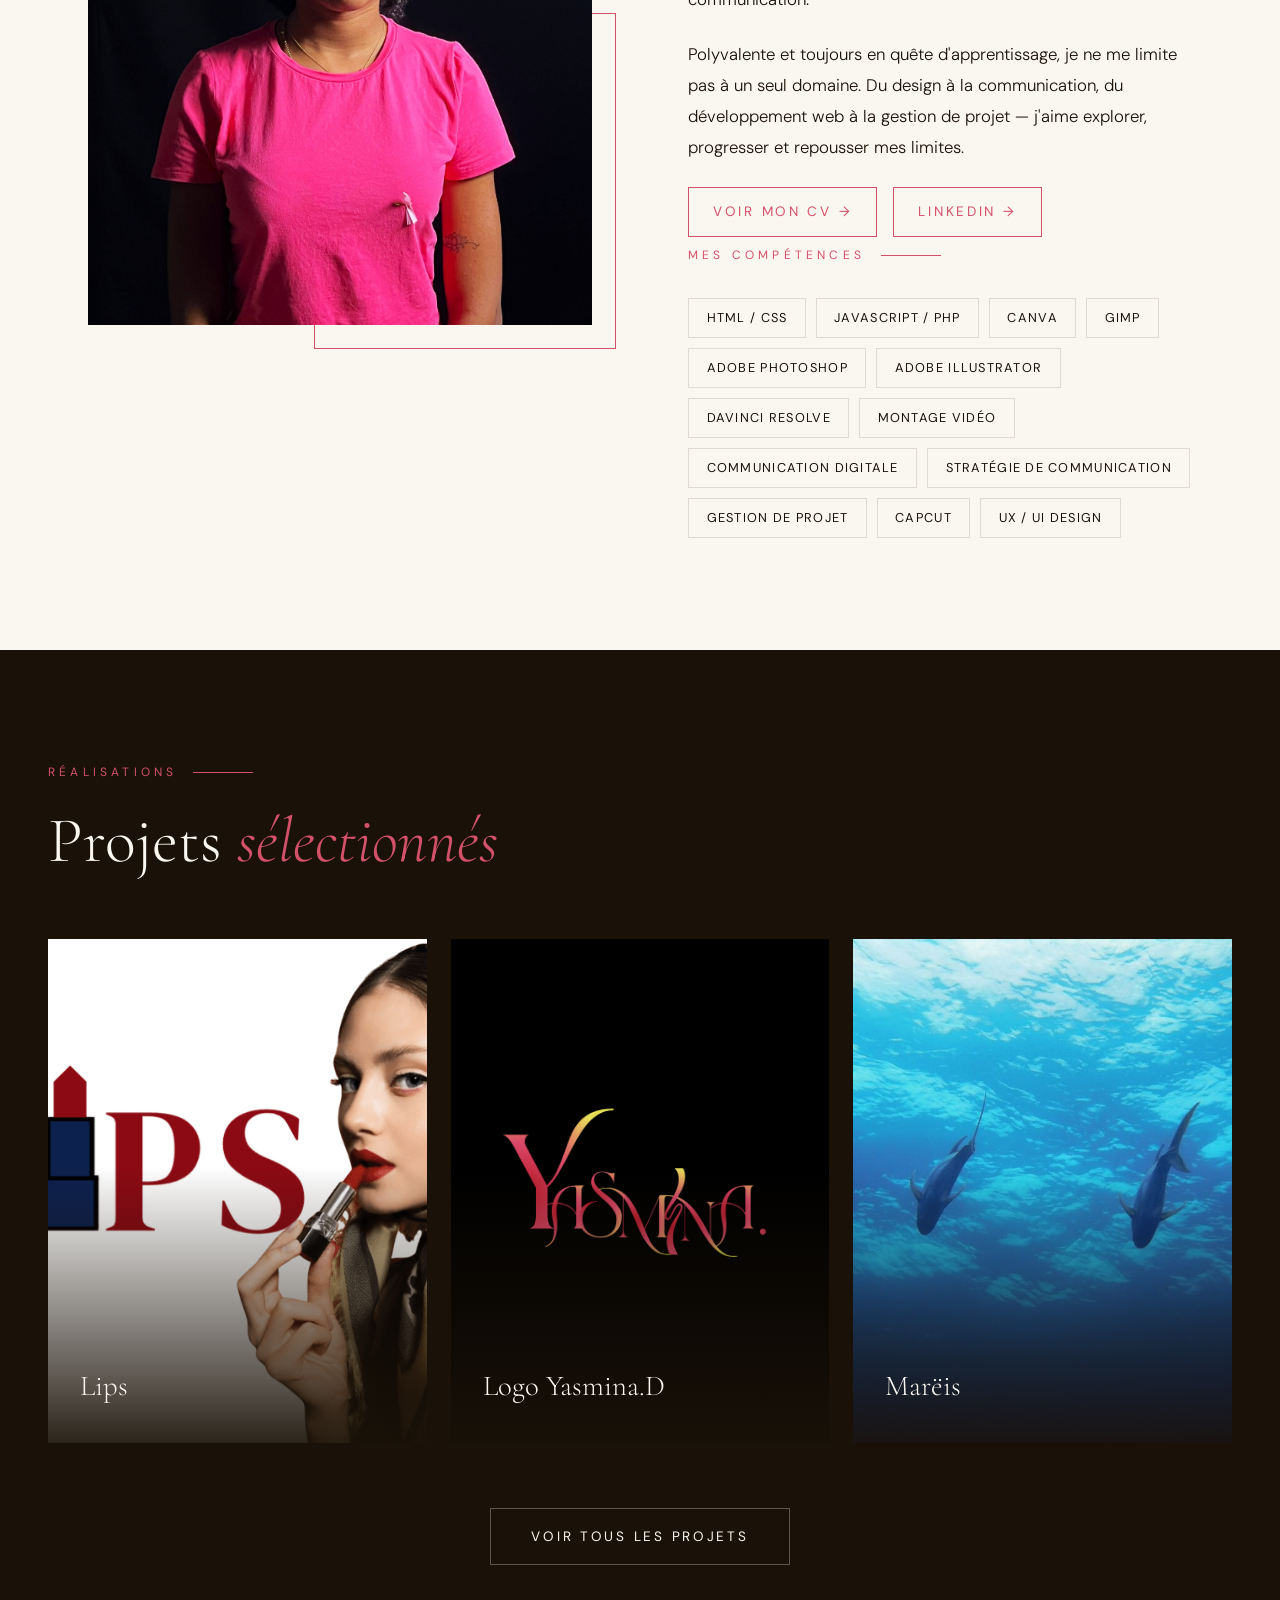
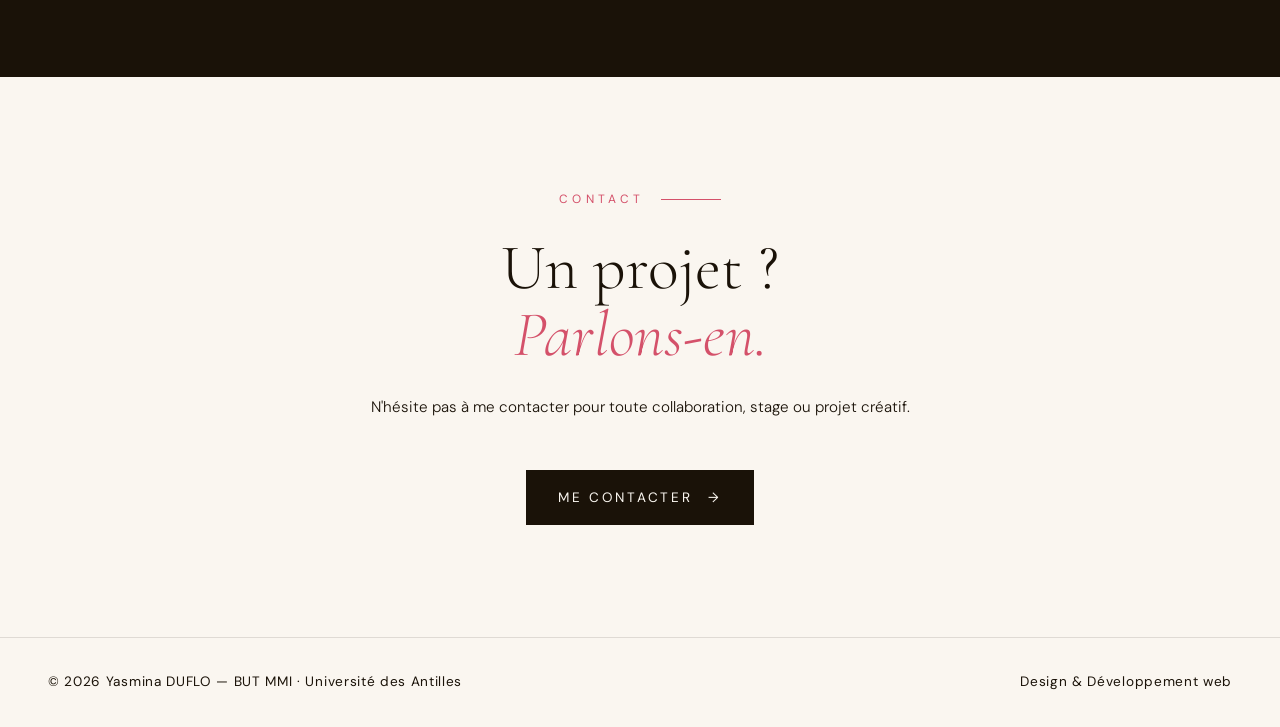
==== commit 874927e2: "Update index.html" ====
--- a/index.html
+++ b/index.html
@@ -80,7 +80,7 @@
       </div>
       <div class="apropos-text reveal reveal-d1">
         <div class="section-label" aria-hidden="true">À propos de moi</div>
-        <h2 id="titre-apropos" class="section-title">Yasmina<em>DUFLO</em></h2>
+        <h2 id="titre-apropos" class="section-title">Yasmina <em>DUFLO</em></h2>
         <p>Jeune étudiante en première année de BUT MMI à l'Université des Antilles en Guadeloupe.</p>
         <p>Passionnée par la création de logos, le graphisme et le webdesign, je fais vivre ma créativité à travers chacun de ces domaines.</p>
         <p>Je suis quelqu'un de déterminé, curieux et perfectionniste. Quand je me lance dans un projet, je m'y investis à fond — que ce soit une identité visuelle, un site web ou une campagne de communication.</p>
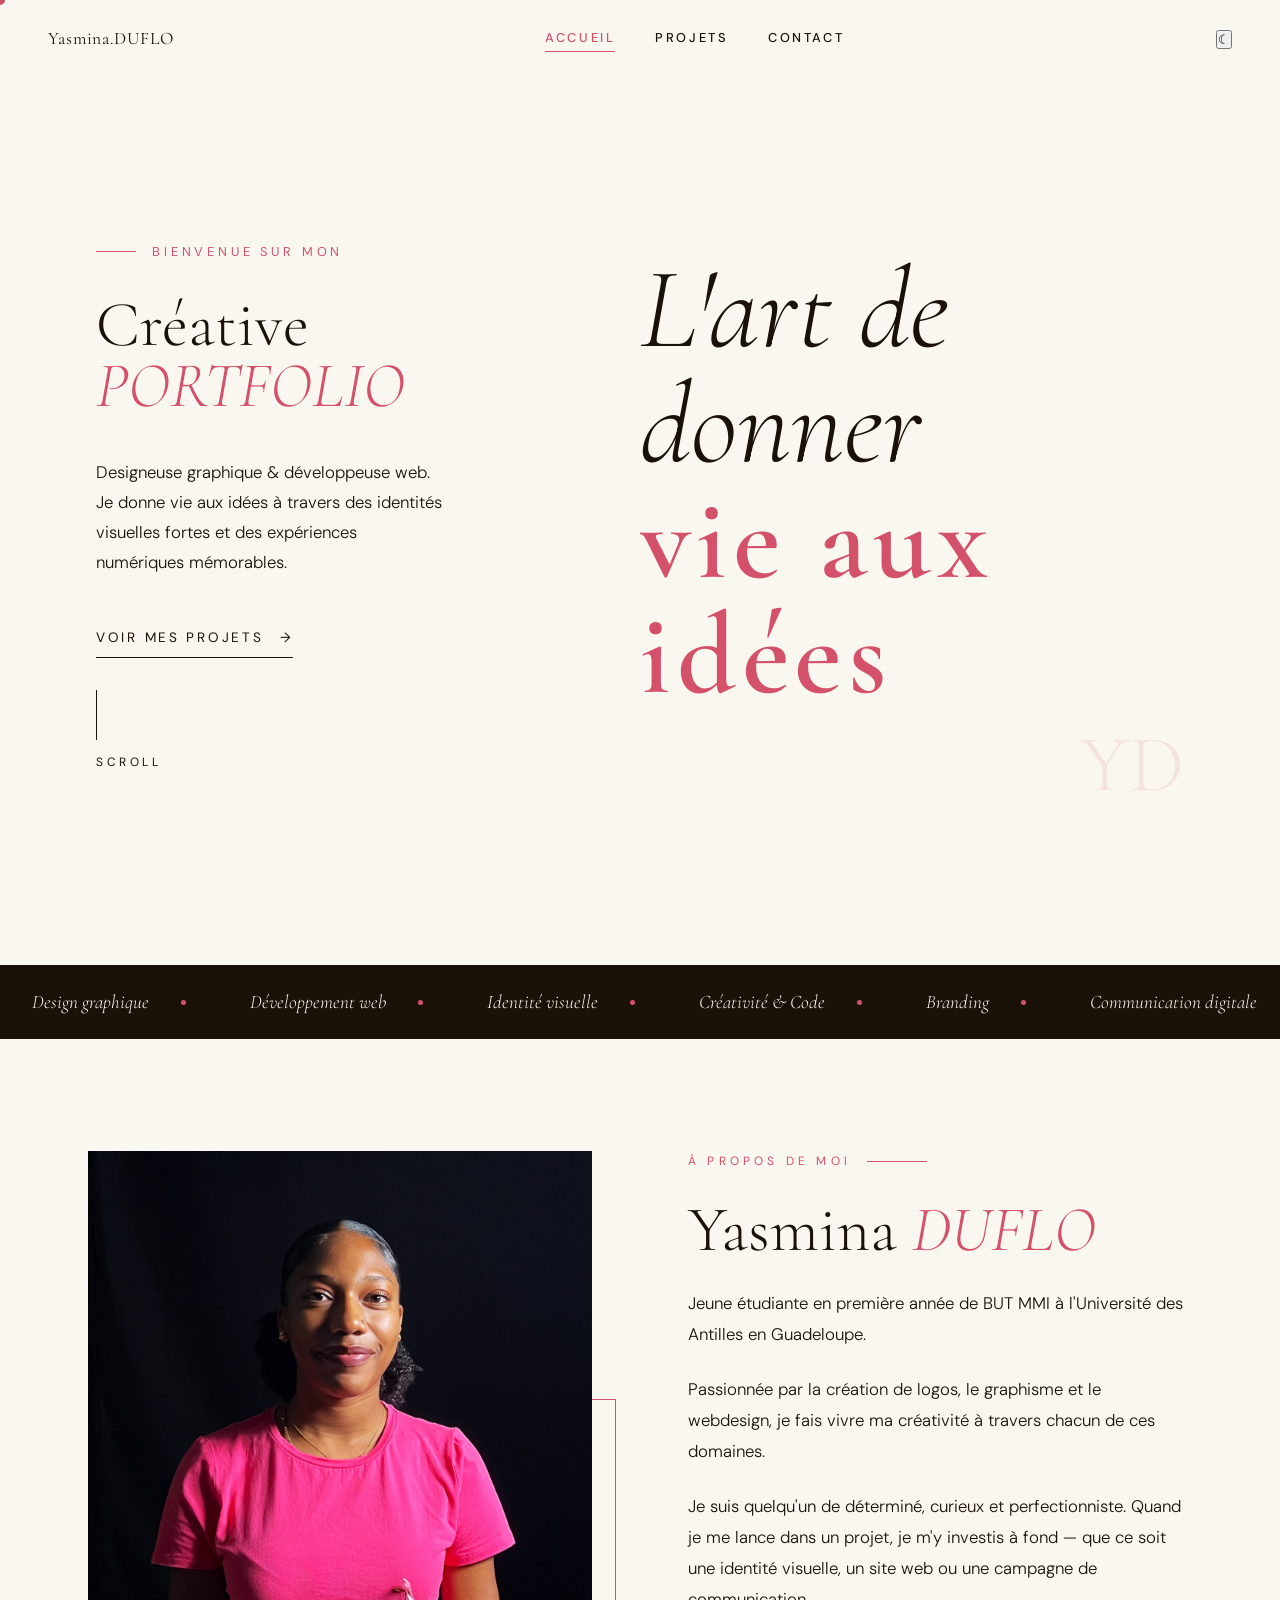
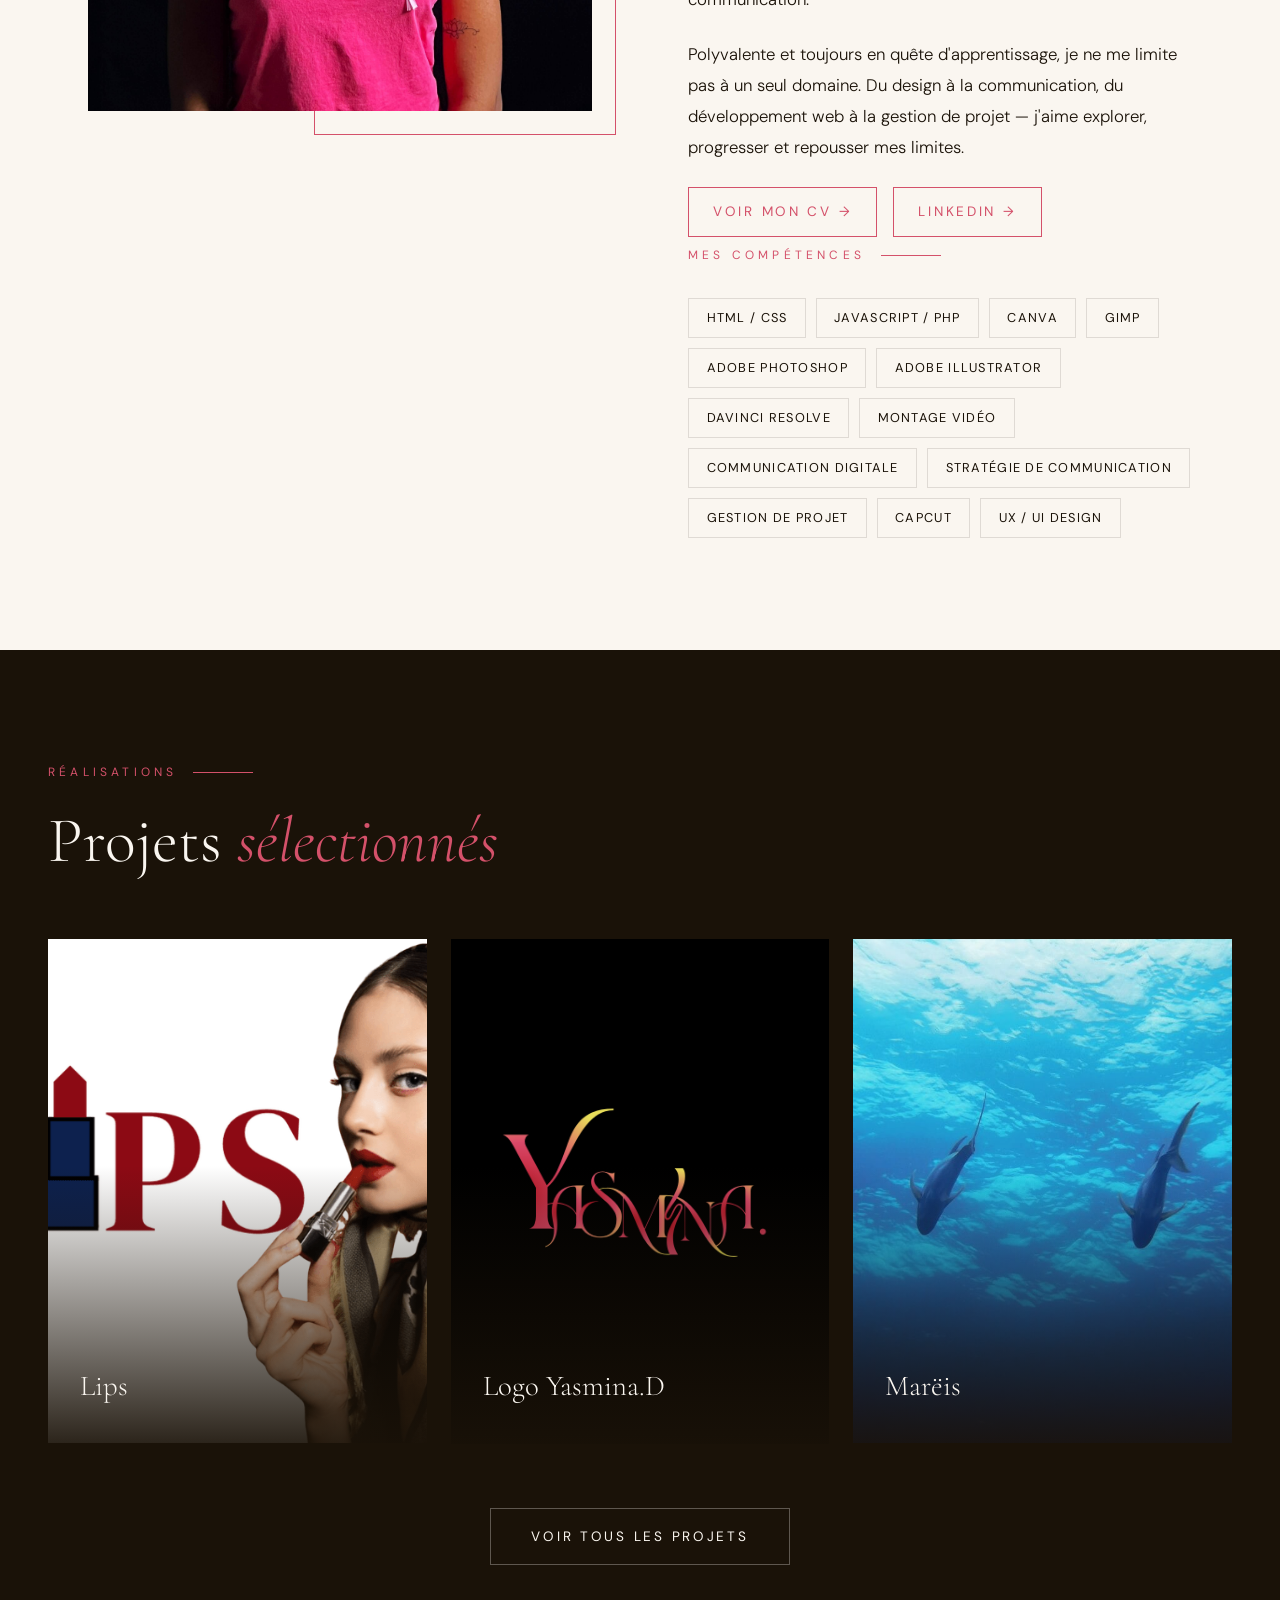
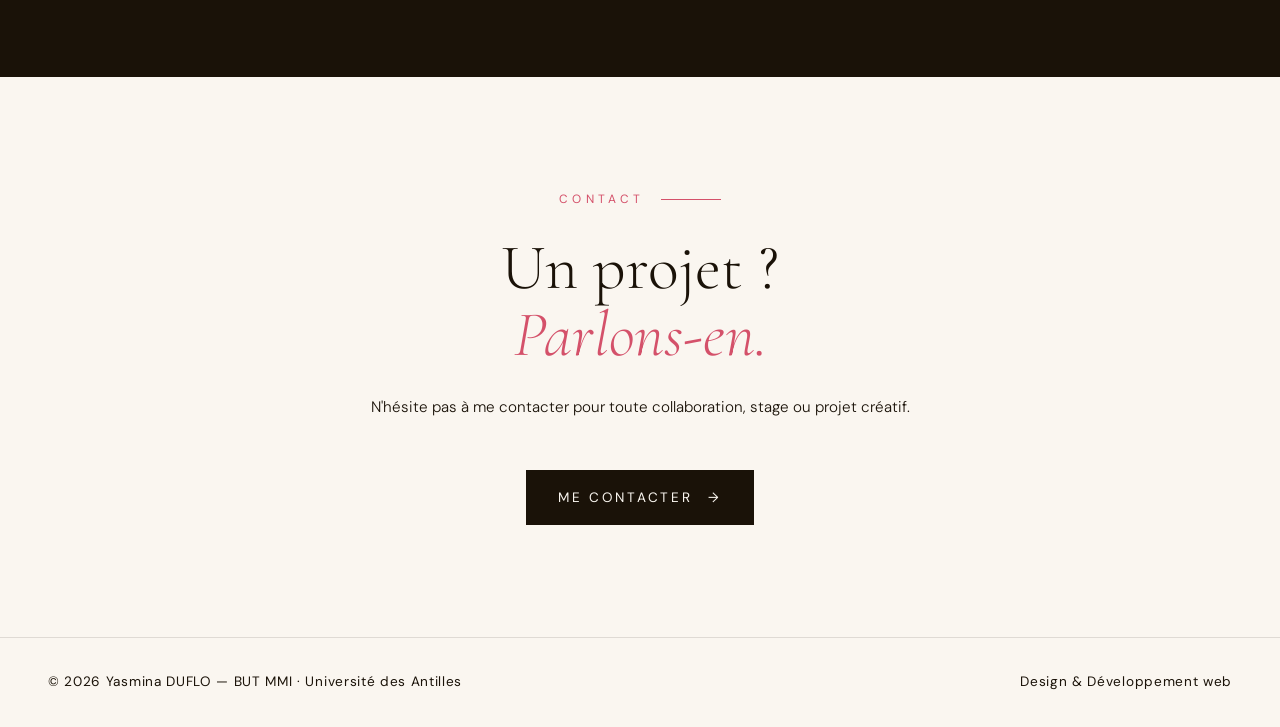
==== commit a977ccef: "Update index.html" ====
--- a/index.html
+++ b/index.html
@@ -23,6 +23,7 @@
       <a href="projet.html">Projets</a>
       <a href="contact.html">Contact</a>
     </nav>
+    <button id="btn-theme" aria-label="Activer le thème sombre" title="Changer de thème">☾</button>
     <div class="menu-overlay" id="menu-overlay"></div>
   </header>
 
--- a/style.css
+++ b/style.css
@@ -230,7 +230,7 @@
 .hero-number {
   position: absolute; bottom: 3rem; right: 3rem;
   font-family: 'Cormorant Garamond', serif;
-  font-size: 5rem; /* ← réduit de 8rem à 5rem */
+  font-size: 5rem;
   font-weight: 300;
   color: rgba(212,81,106,0.12); line-height: 1;
   z-index: 2; pointer-events: none; user-select: none;
@@ -253,7 +253,7 @@
 }
 
 /* À PROPOS */
-#apropos { display: grid; grid-template-columns: 1fr 1fr; gap: 6rem; align-items: center; max-width: 1200px; margin: 0 auto; }
+#apropos { display: grid; grid-template-columns: 1fr 1fr; gap: 6rem; align-items: start; max-width: 1200px; margin: 0 auto; }
 
 .apropos-img-wrap { position: relative; }
 .apropos-img-wrap img { width: 100%; height: 560px; object-fit: cover; object-position: top; display: block; }
@@ -420,6 +420,16 @@
 }
 .btn-cv:hover { background: var(--rose); color: var(--cream); }
 
+/* PLAY ICON */
+.play-icon {
+  position: absolute; top: 50%; left: 50%;
+  transform: translate(-50%, -50%);
+  width: 56px; height: 56px; border-radius: 50%;
+  background: rgba(212,81,106,0.85);
+  display: flex; align-items: center; justify-content: center;
+  font-size: 1.2rem; color: #fff;
+  pointer-events: none; z-index: 2;
+}
 
 /* RESPONSIVE */
 @media (max-width: 768px) {
